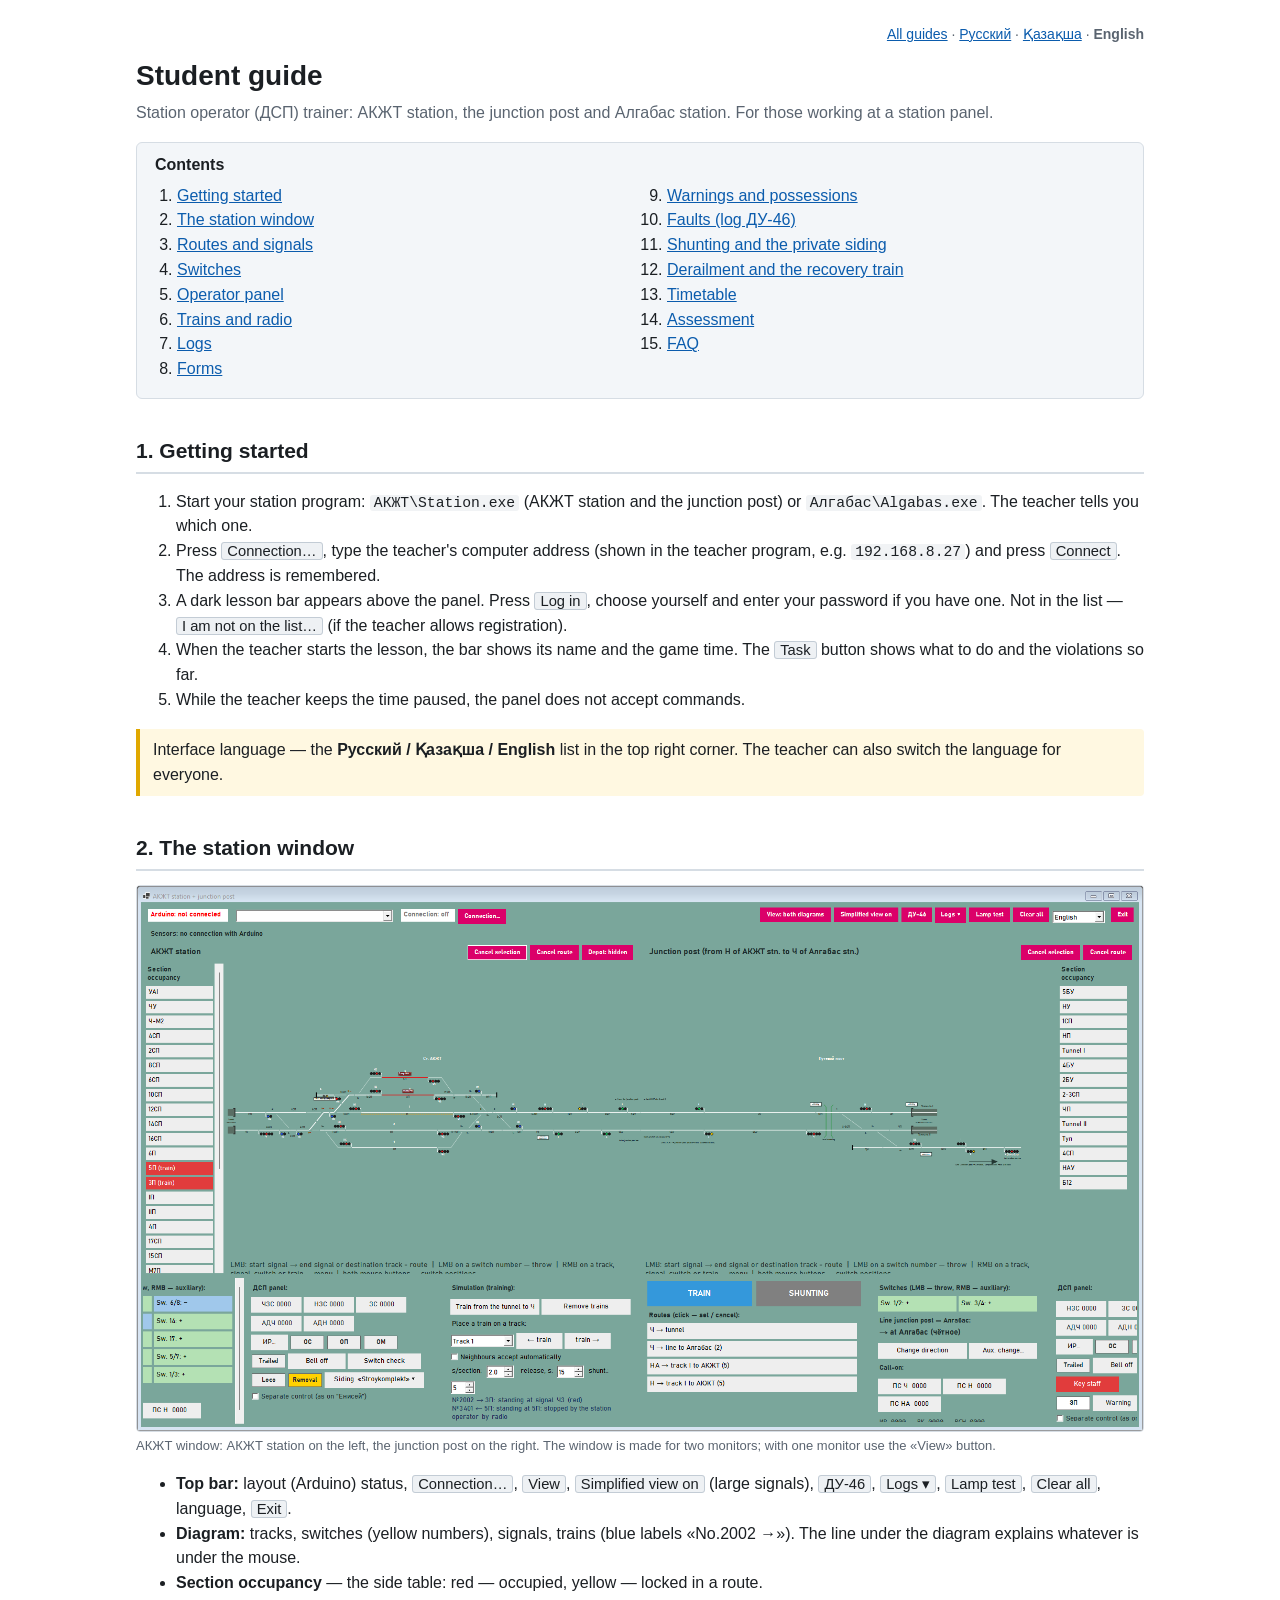
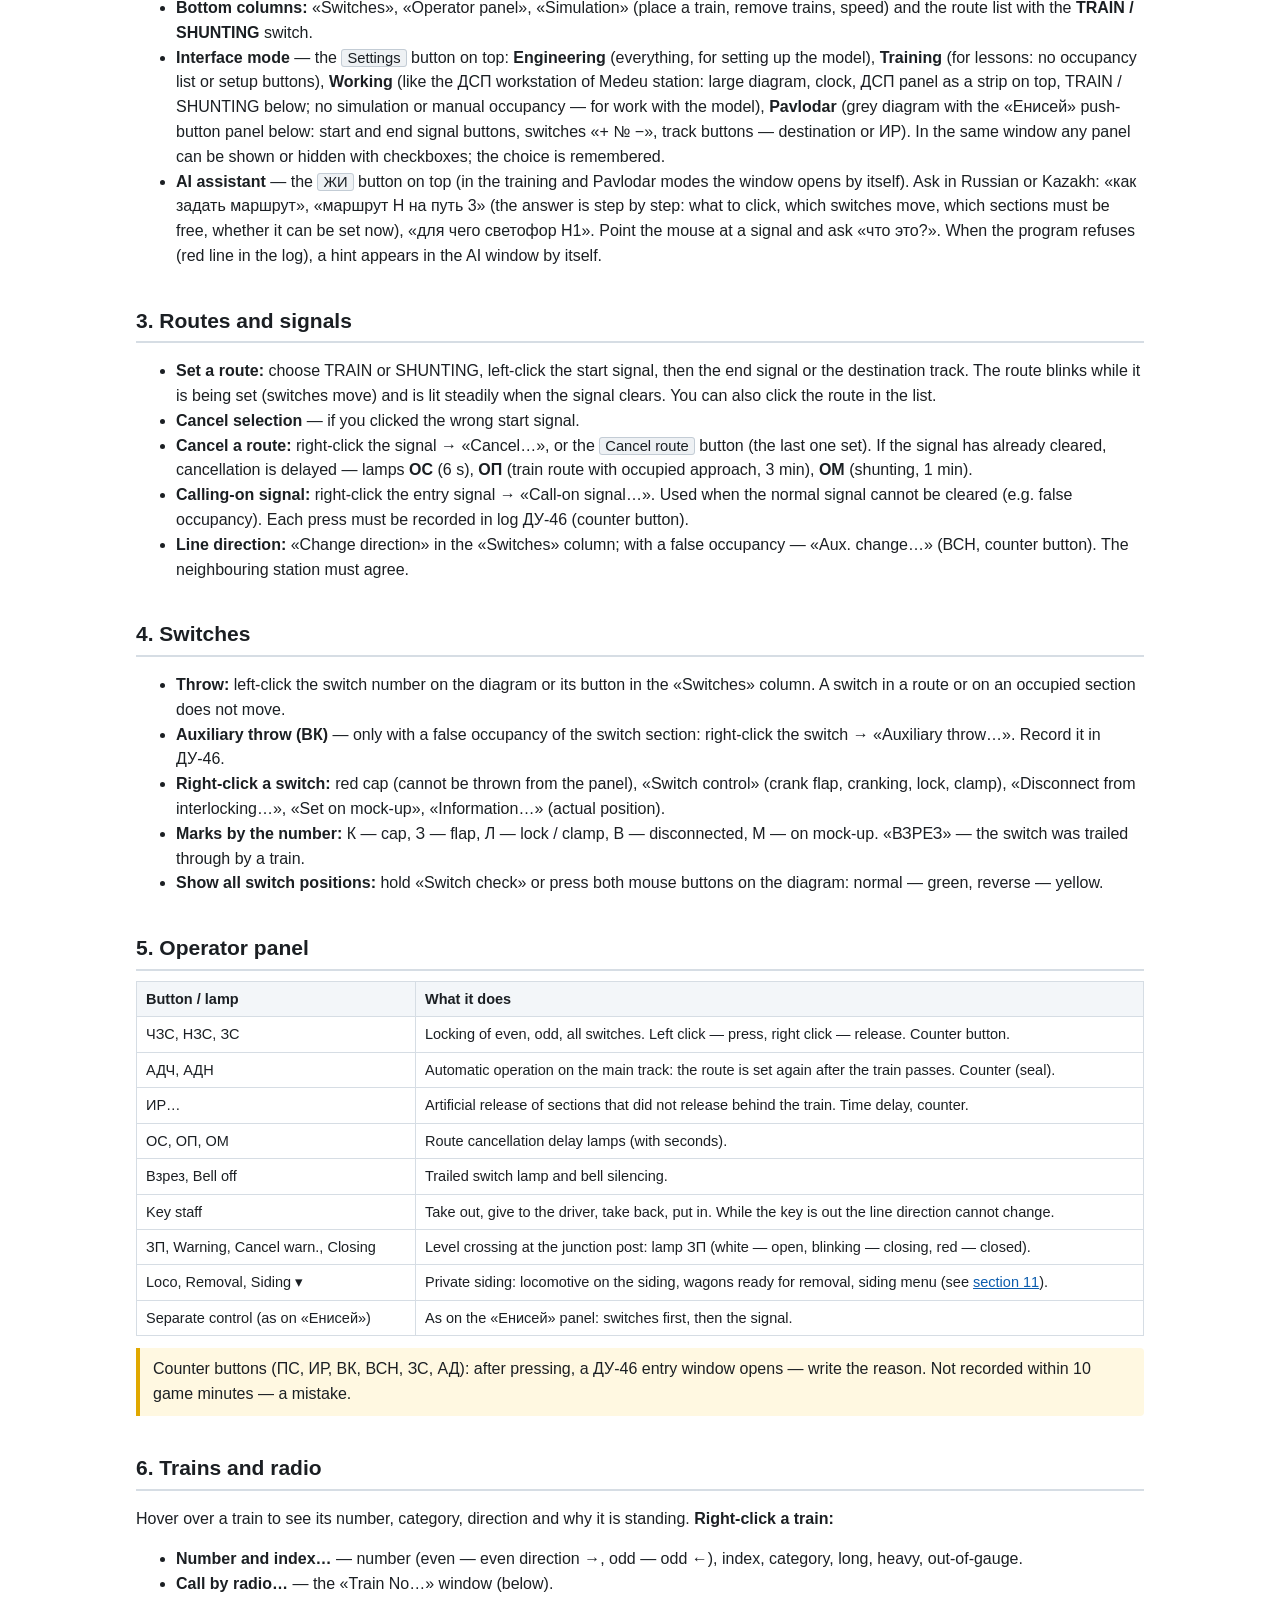
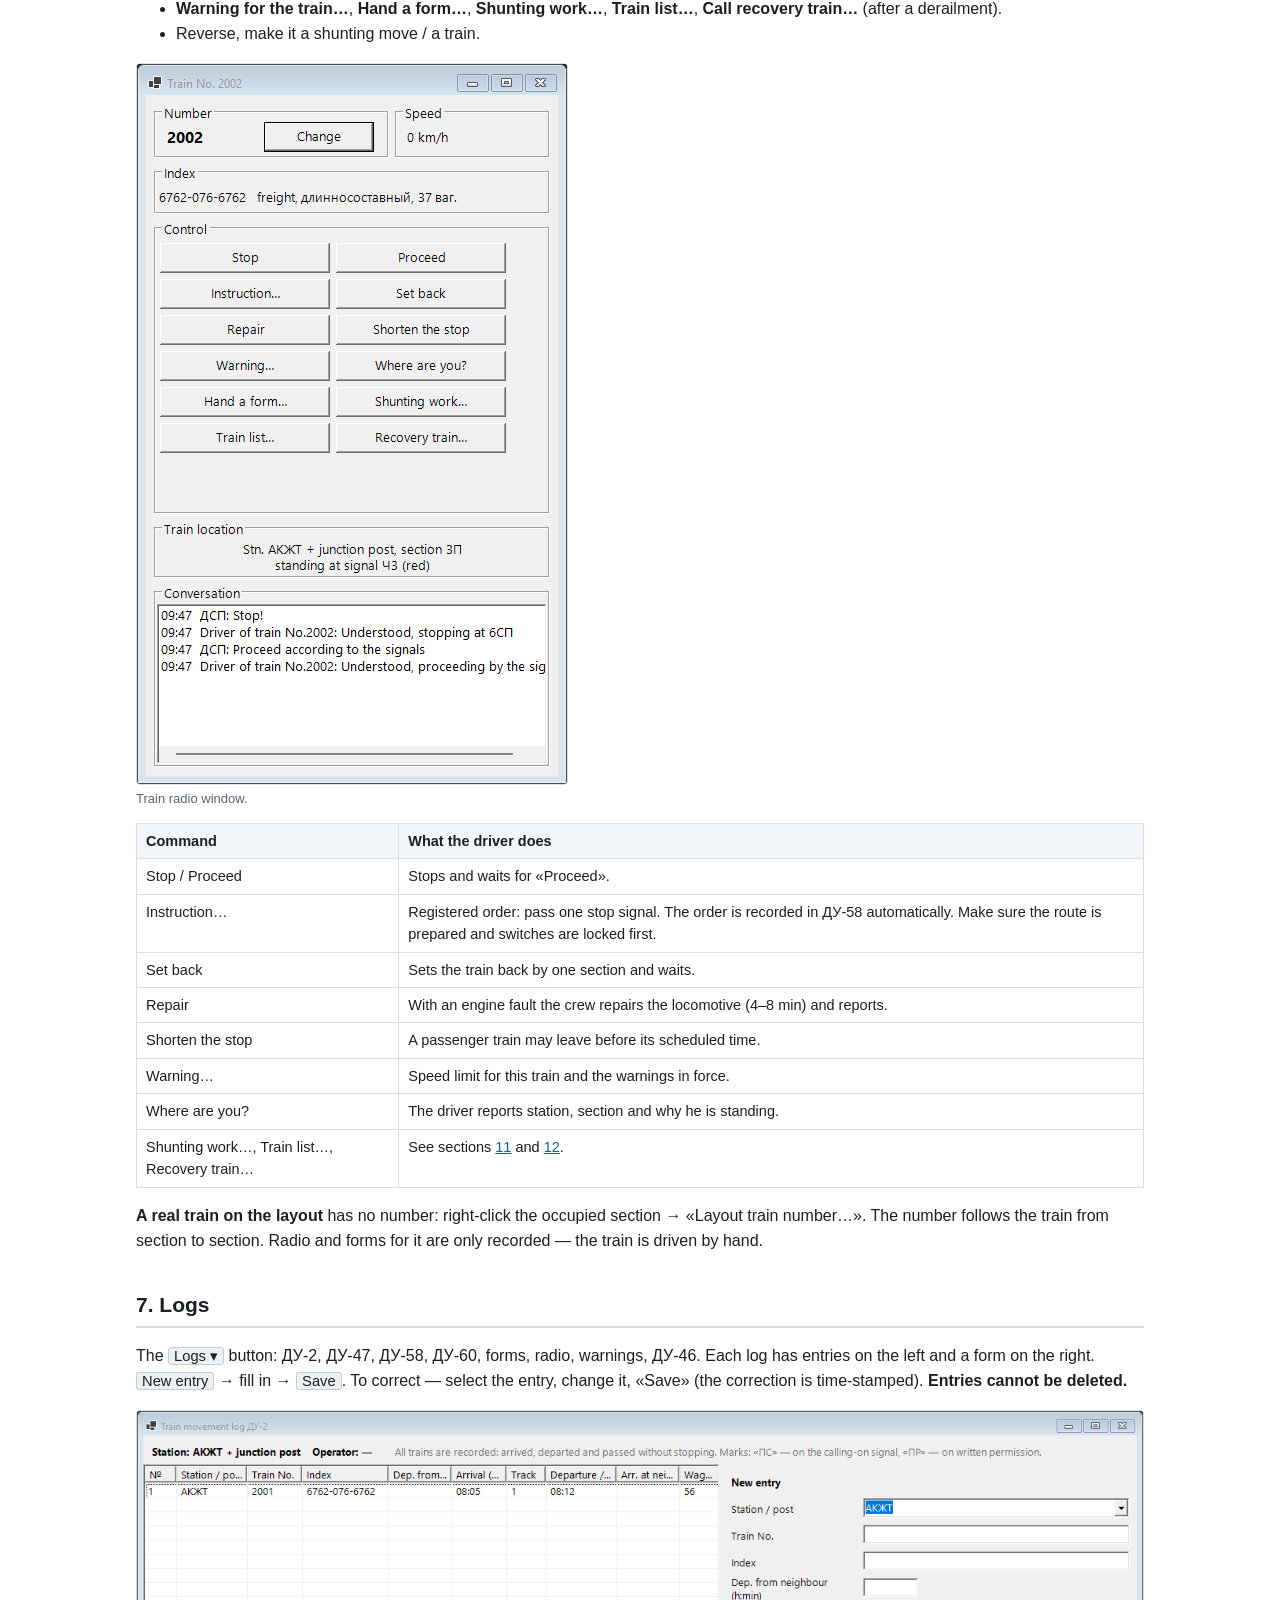
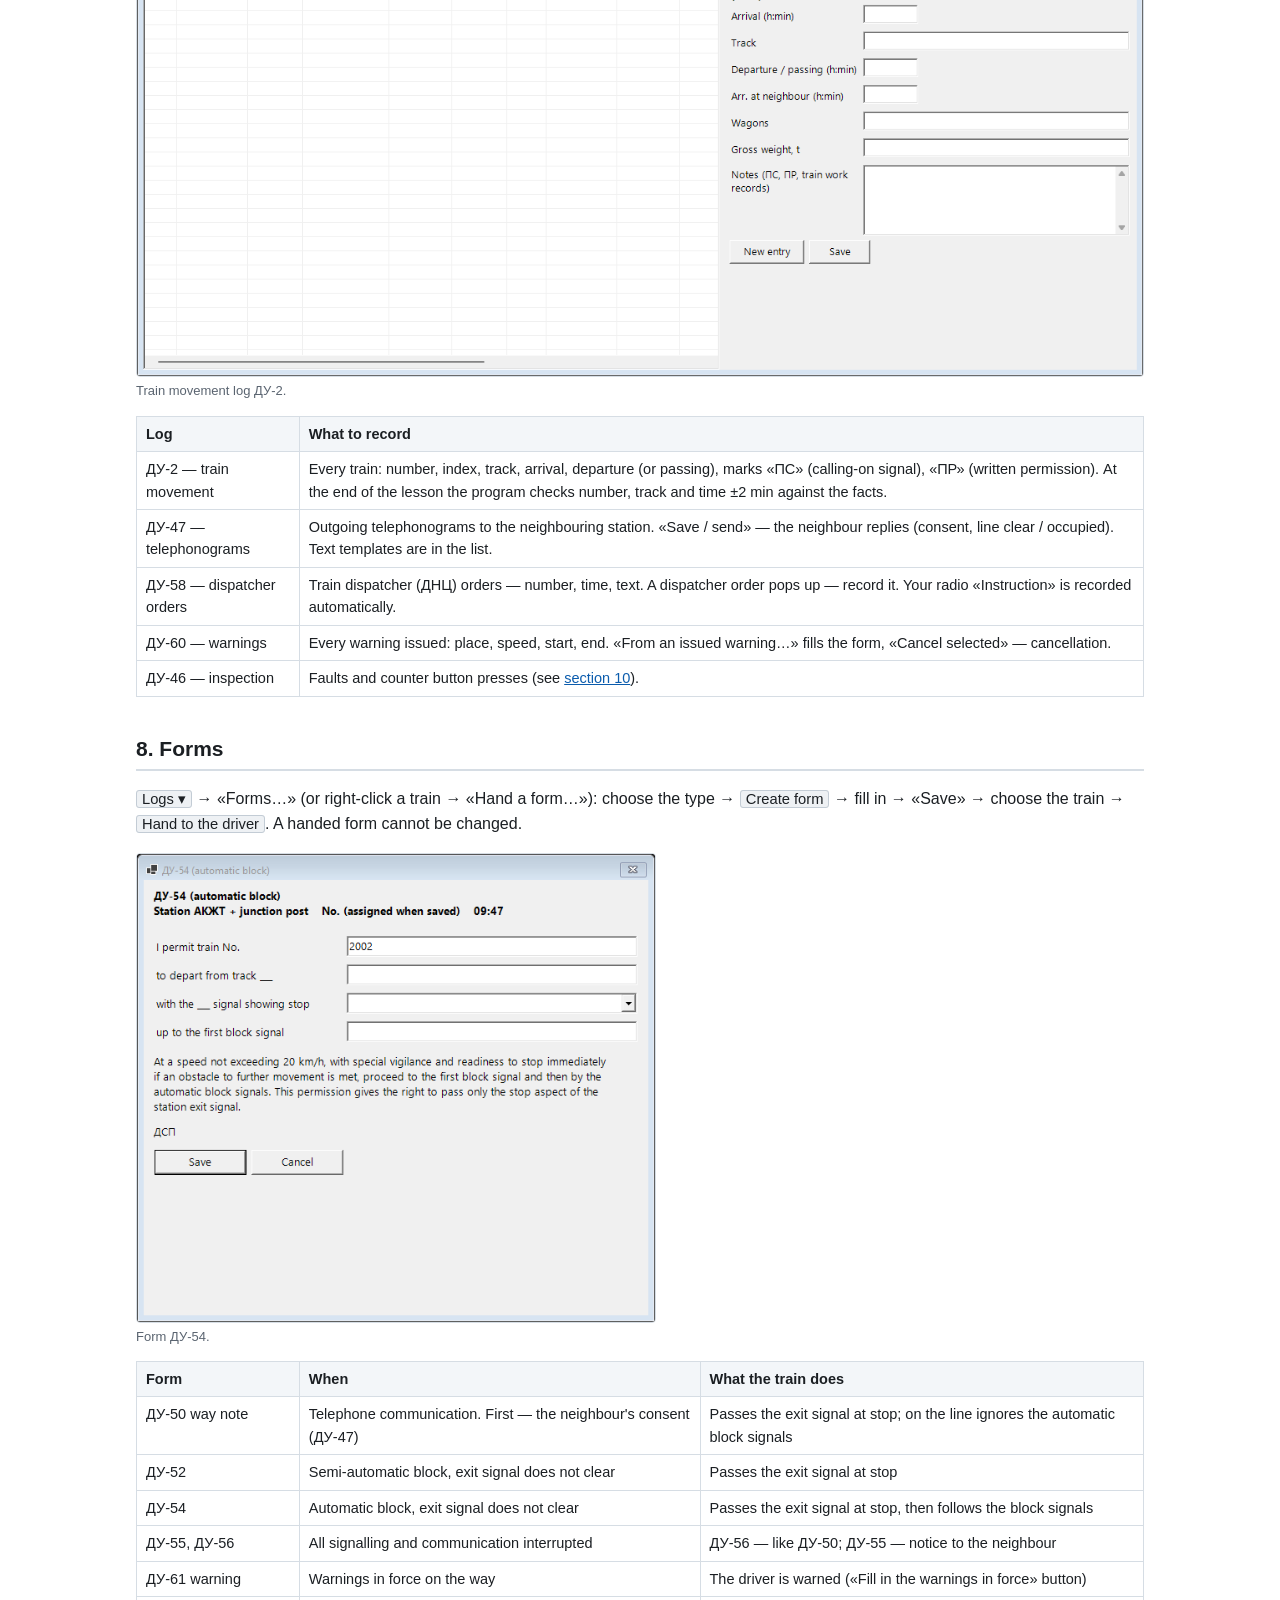
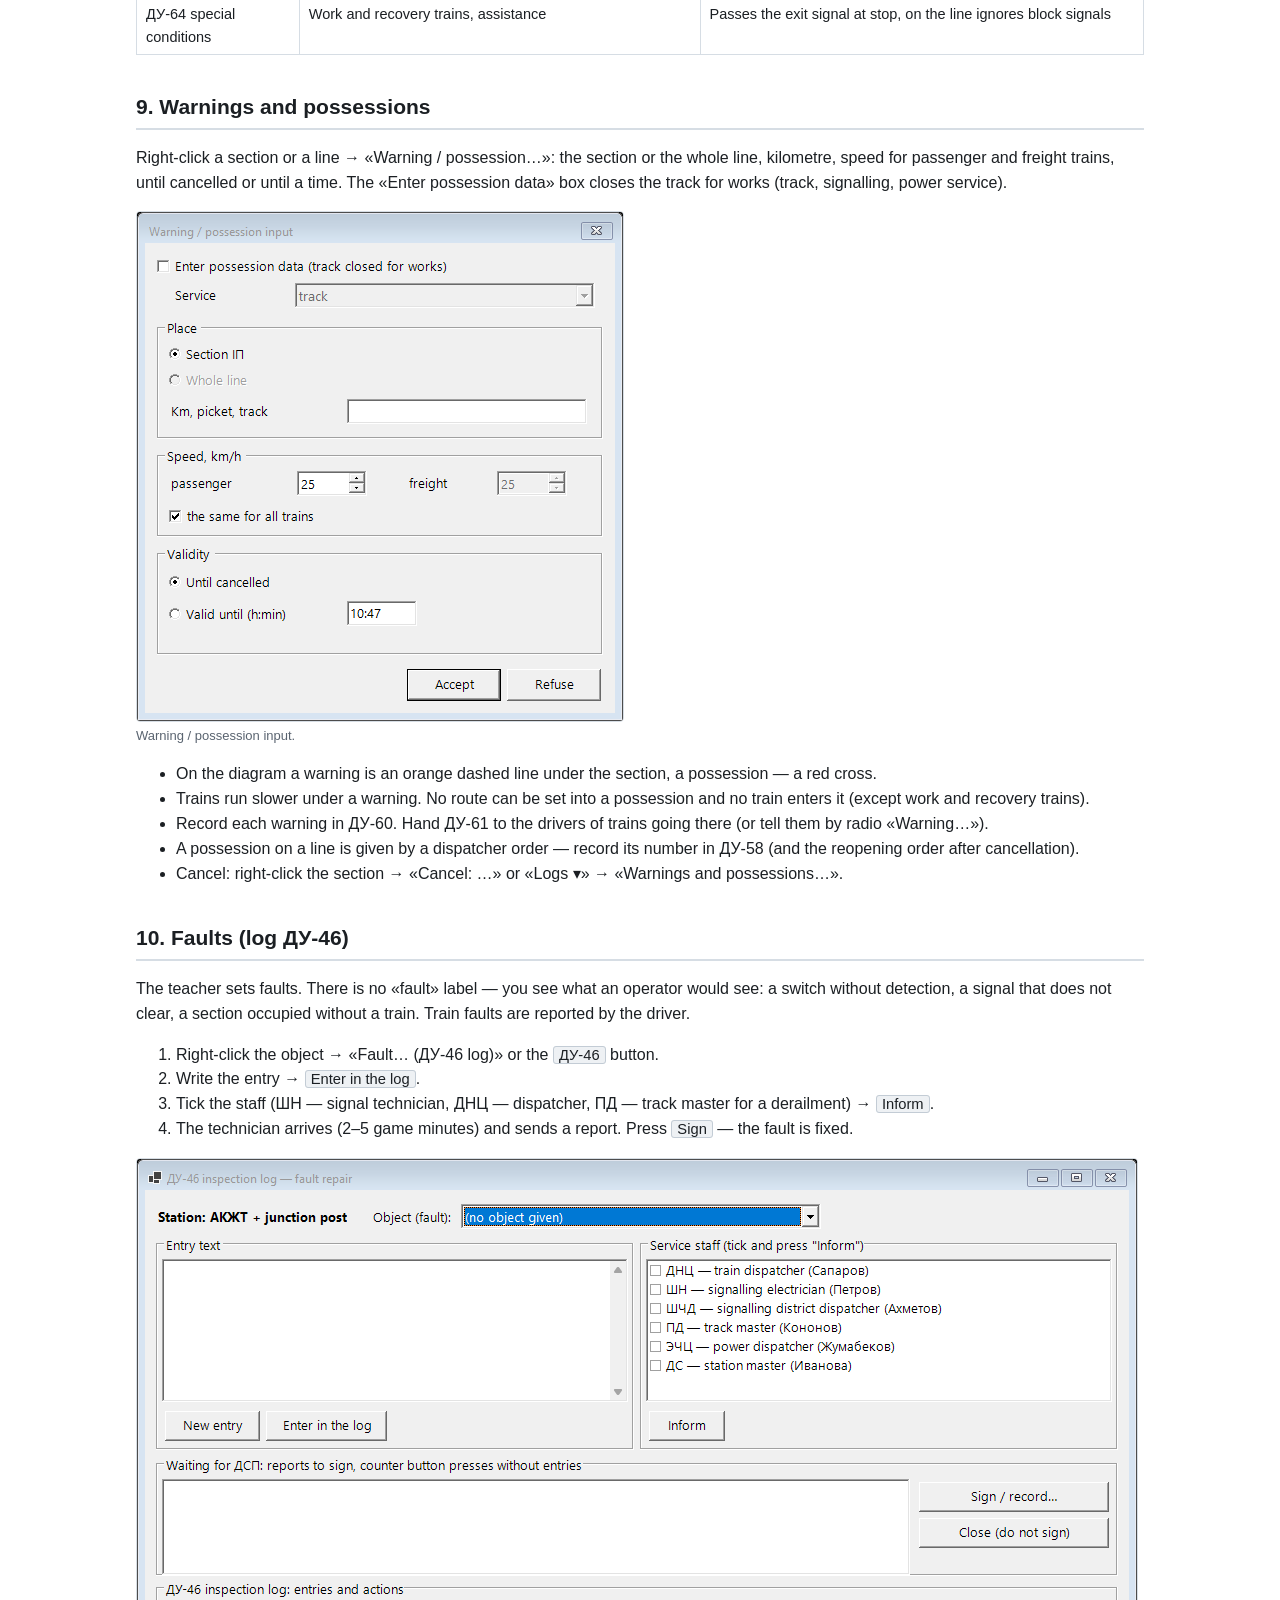
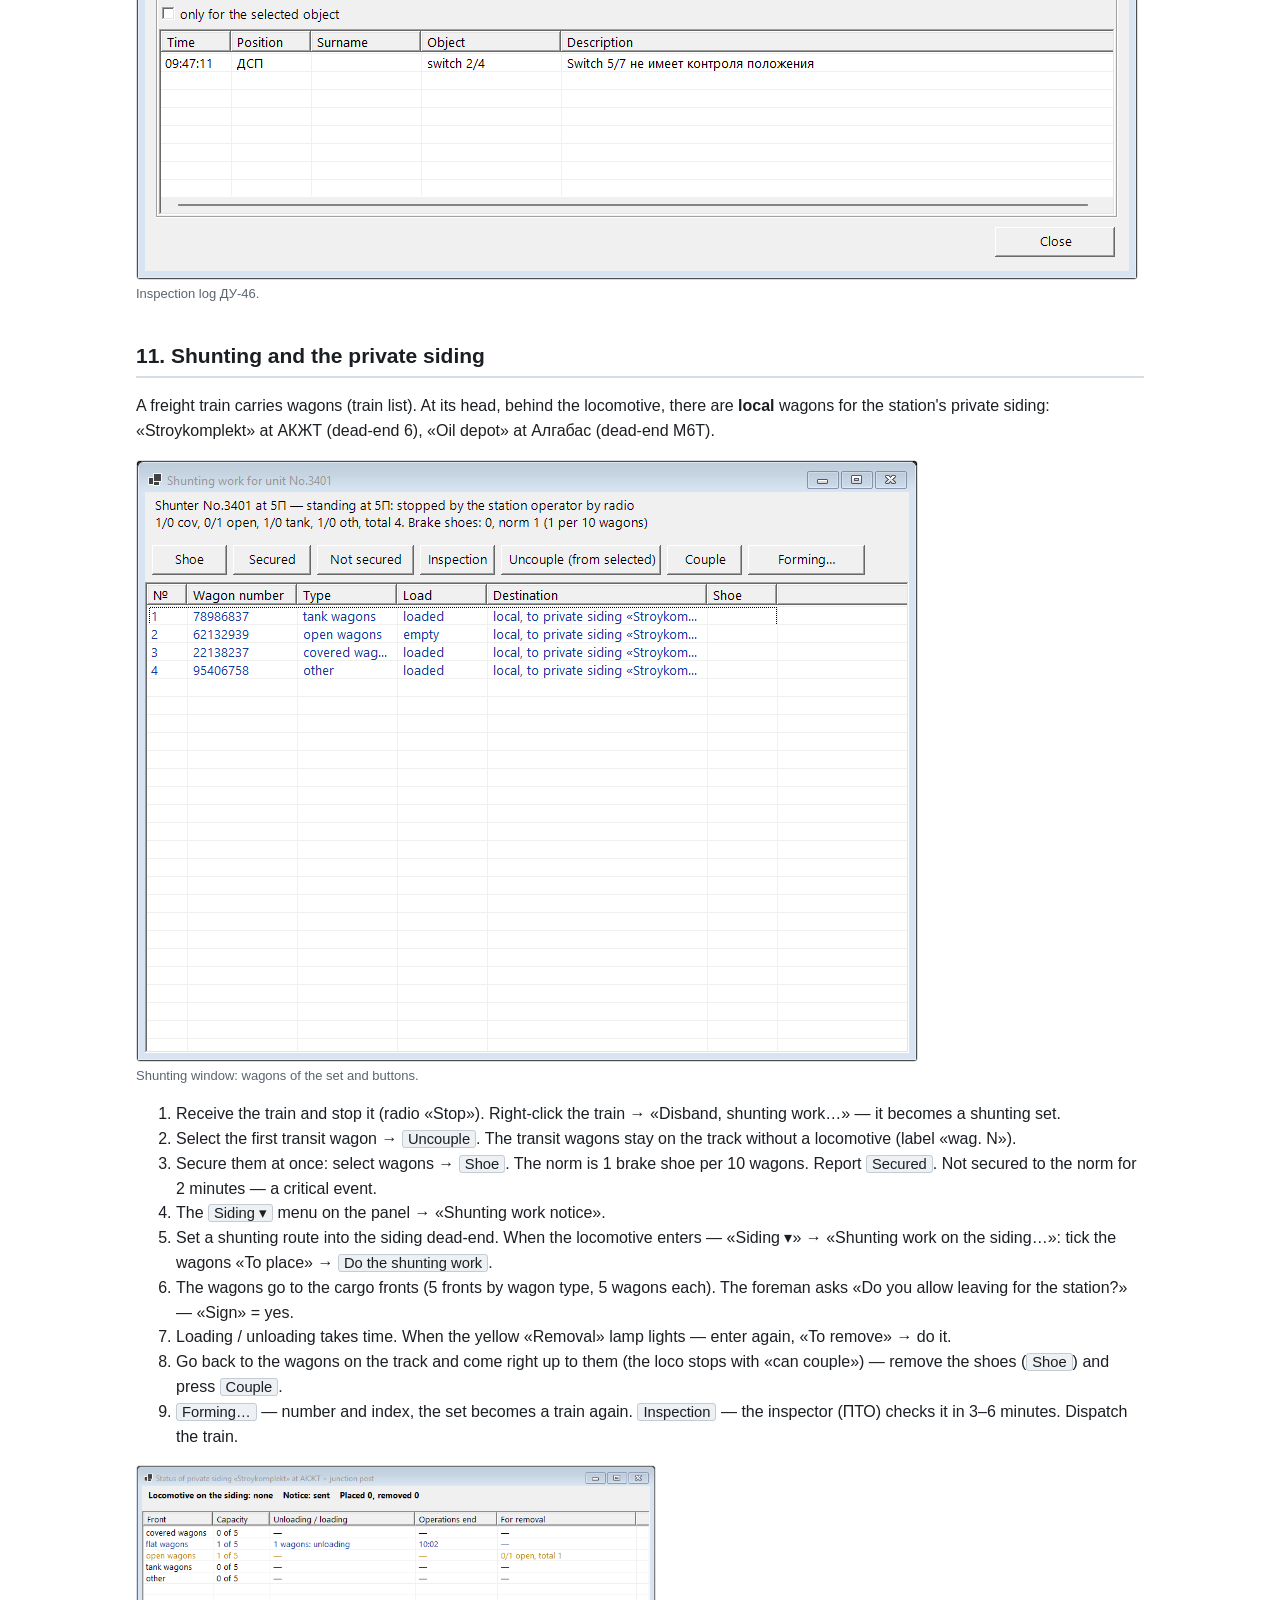
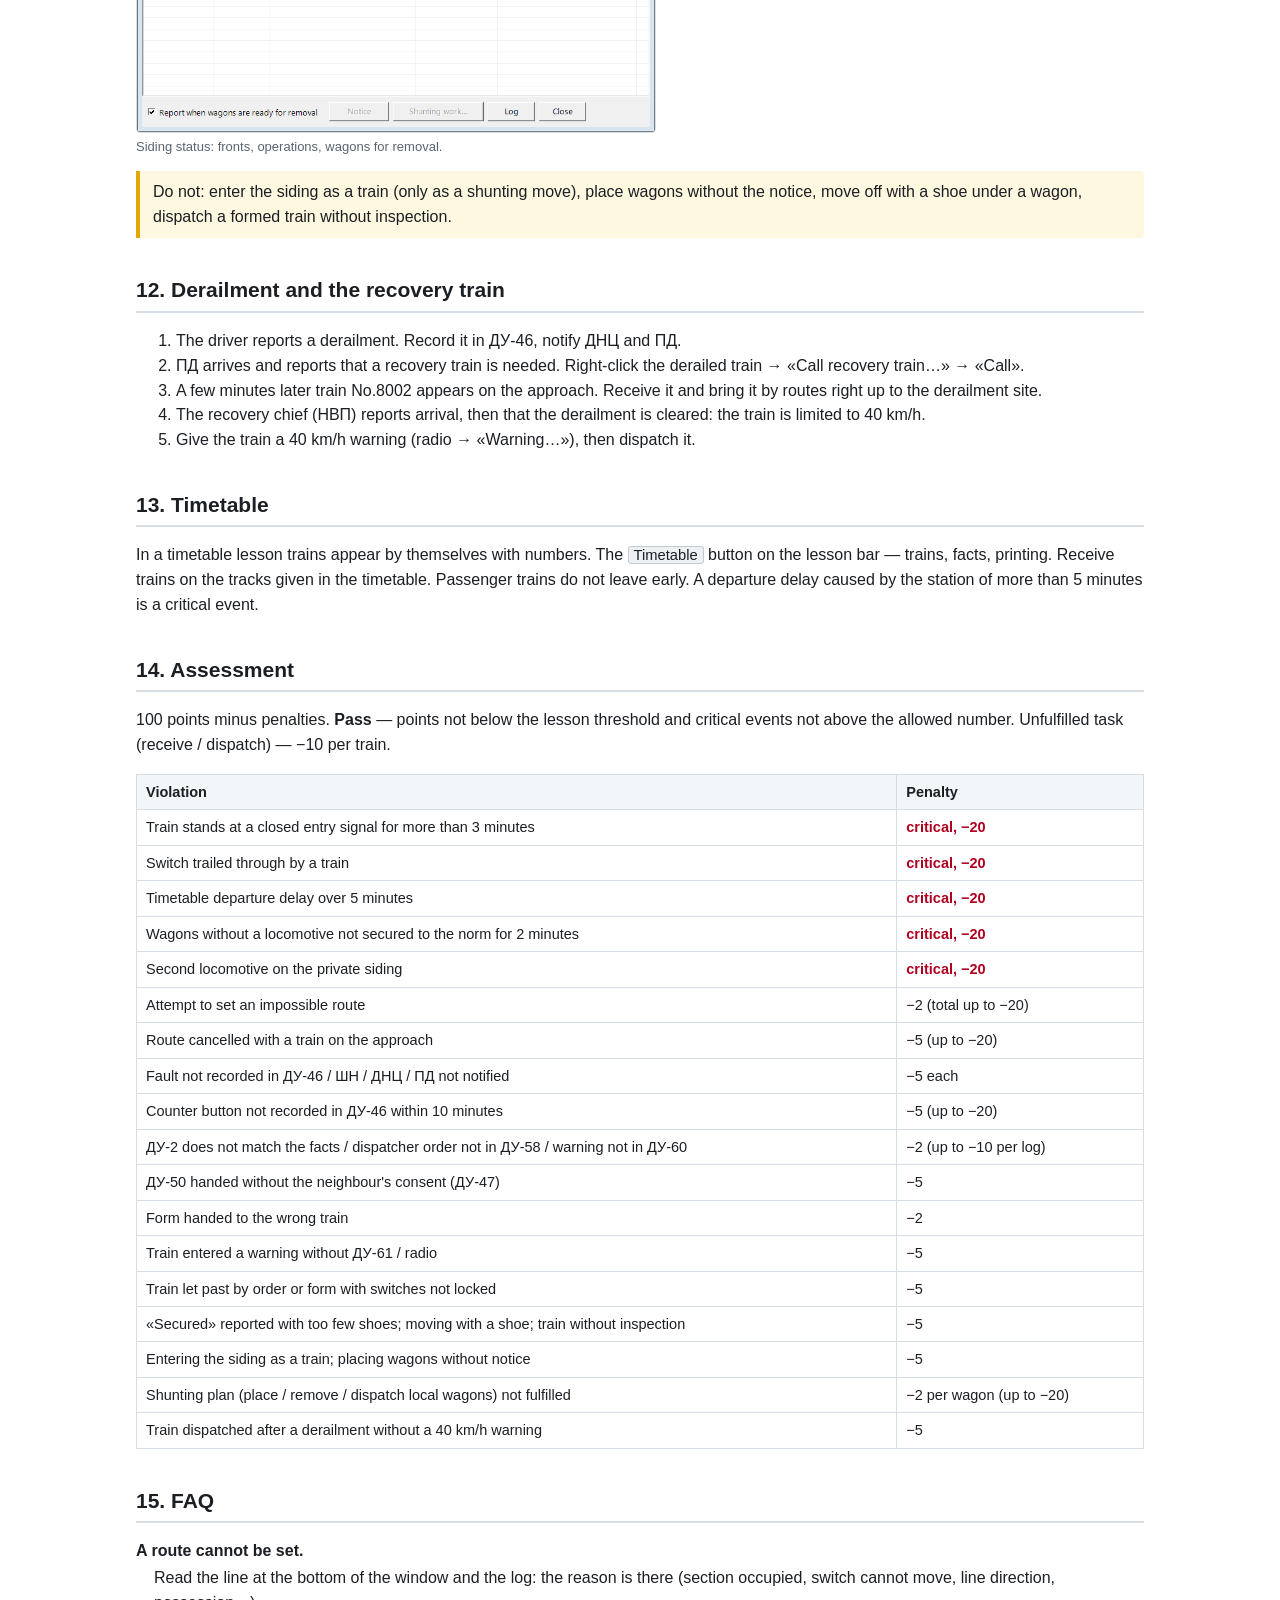
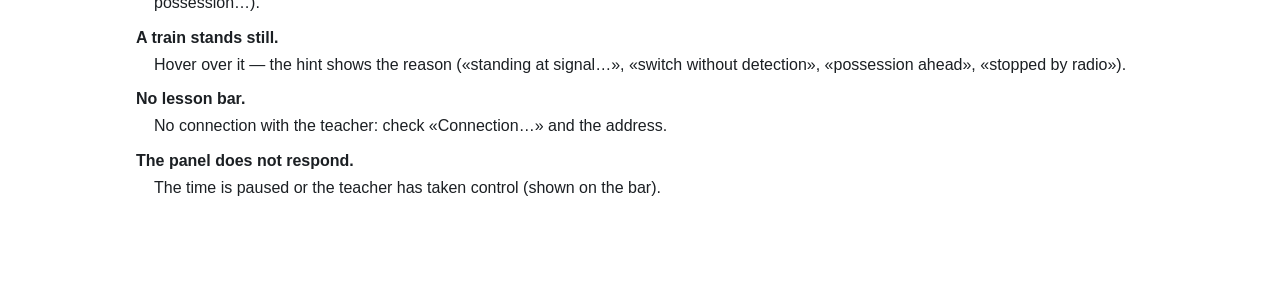
==== Последняя программа/arnur/готовая_программа/Инструкции/student_en.html @ 36c5c327 "Тренажёр ДСП: первый коммит проекта (АКЖТ + пост, Алгабас, Преподаватель, Сервер) Импорт папки «Посл" ====
<!doctype html>
<html lang="en">
<head>
<meta charset="utf-8">
<meta name="viewport" content="width=device-width, initial-scale=1">
<title>Student guide — station operator trainer</title>
<link rel="stylesheet" href="style.css">
</head>
<body>
<main>
<nav class="lang"><a href="index.html">All guides</a> · <a href="student_ru.html">Русский</a> · <a href="student_kk.html">Қазақша</a> · <b>English</b></nav>
<h1>Student guide</h1>
<p class="sub">Station operator (ДСП) trainer: АКЖТ station, the junction post and Алгабас station. For those working at a station panel.</p>

<nav class="toc"><b>Contents</b>
<ol>
<li><a href="#start">Getting started</a></li>
<li><a href="#window">The station window</a></li>
<li><a href="#routes">Routes and signals</a></li>
<li><a href="#switches">Switches</a></li>
<li><a href="#panel">Operator panel</a></li>
<li><a href="#trains">Trains and radio</a></li>
<li><a href="#journals">Logs</a></li>
<li><a href="#blanks">Forms</a></li>
<li><a href="#warnings">Warnings and possessions</a></li>
<li><a href="#faults">Faults (log ДУ-46)</a></li>
<li><a href="#shunting">Shunting and the private siding</a></li>
<li><a href="#recovery">Derailment and the recovery train</a></li>
<li><a href="#schedule">Timetable</a></li>
<li><a href="#score">Assessment</a></li>
<li><a href="#faq">FAQ</a></li>
</ol></nav>

<h2 id="start">1. Getting started</h2>
<ol>
<li>Start your station program: <code>АКЖТ\Station.exe</code> (АКЖТ station and the junction post) or <code>Алгабас\Algabas.exe</code>. The teacher tells you which one.</li>
<li>Press <span class="btn">Connection…</span>, type the teacher's computer address (shown in the teacher program, e.g. <code>192.168.8.27</code>) and press <span class="btn">Connect</span>. The address is remembered.</li>
<li>A dark lesson bar appears above the panel. Press <span class="btn">Log in</span>, choose yourself and enter your password if you have one. Not in the list — <span class="btn">I am not on the list…</span> (if the teacher allows registration).</li>
<li>When the teacher starts the lesson, the bar shows its name and the game time. The <span class="btn">Task</span> button shows what to do and the violations so far.</li>
<li>While the teacher keeps the time paused, the panel does not accept commands.</li>
</ol>
<div class="note">Interface language — the <b>Русский / Қазақша / English</b> list in the top right corner. The teacher can also switch the language for everyone.</div>

<h2 id="window">2. The station window</h2>
<figure><img src="img/station_en.png" alt="АКЖТ station window"><figcaption>АКЖТ window: АКЖТ station on the left, the junction post on the right. The window is made for two monitors; with one monitor use the «View» button.</figcaption></figure>
<ul>
<li><b>Top bar:</b> layout (Arduino) status, <span class="btn">Connection…</span>, <span class="btn">View</span>, <span class="btn">Simplified view on</span> (large signals), <span class="btn">ДУ-46</span>, <span class="btn">Logs ▾</span>, <span class="btn">Lamp test</span>, <span class="btn">Clear all</span>, language, <span class="btn">Exit</span>.</li>
<li><b>Diagram:</b> tracks, switches (yellow numbers), signals, trains (blue labels «No.2002 →»). The line under the diagram explains whatever is under the mouse.</li>
<li><b>Section occupancy</b> — the side table: red — occupied, yellow — locked in a route.</li>
<li><b>Bottom columns:</b> «Switches», «Operator panel», «Simulation» (place a train, remove trains, speed) and the route list with the <b>TRAIN / SHUNTING</b> switch.</li>
<li><b>Interface mode</b> — the <span class="btn">Settings</span> button on top: <b>Engineering</b> (everything, for setting up the model), <b>Training</b> (for lessons: no occupancy list or setup buttons), <b>Working</b> (like the ДСП workstation of Medeu station: large diagram, clock, ДСП panel as a strip on top, TRAIN / SHUNTING below; no simulation or manual occupancy — for work with the model), <b>Pavlodar</b> (grey diagram with the «Енисей» push-button panel below: start and end signal buttons, switches «+ № −», track buttons — destination or ИР). In the same window any panel can be shown or hidden with checkboxes; the choice is remembered.</li>
<li><b>AI assistant</b> — the <span class="btn">ЖИ</span> button on top (in the training and Pavlodar modes the window opens by itself). Ask in Russian or Kazakh: «как задать маршрут», «маршрут Н на путь 3» (the answer is step by step: what to click, which switches move, which sections must be free, whether it can be set now), «для чего светофор Н1». Point the mouse at a signal and ask «что это?». When the program refuses (red line in the log), a hint appears in the AI window by itself.</li>
</ul>

<h2 id="routes">3. Routes and signals</h2>
<ul>
<li><b>Set a route:</b> choose TRAIN or SHUNTING, left-click the start signal, then the end signal or the destination track. The route blinks while it is being set (switches move) and is lit steadily when the signal clears. You can also click the route in the list.</li>
<li><b>Cancel selection</b> — if you clicked the wrong start signal.</li>
<li><b>Cancel a route:</b> right-click the signal → «Cancel…», or the <span class="btn">Cancel route</span> button (the last one set). If the signal has already cleared, cancellation is delayed — lamps <b>ОС</b> (6 s), <b>ОП</b> (train route with occupied approach, 3 min), <b>ОМ</b> (shunting, 1 min).</li>
<li><b>Calling-on signal:</b> right-click the entry signal → «Call-on signal…». Used when the normal signal cannot be cleared (e.g. false occupancy). Each press must be recorded in log ДУ-46 (counter button).</li>
<li><b>Line direction:</b> «Change direction» in the «Switches» column; with a false occupancy — «Aux. change…» (ВСН, counter button). The neighbouring station must agree.</li>
</ul>

<h2 id="switches">4. Switches</h2>
<ul>
<li><b>Throw:</b> left-click the switch number on the diagram or its button in the «Switches» column. A switch in a route or on an occupied section does not move.</li>
<li><b>Auxiliary throw (ВК)</b> — only with a false occupancy of the switch section: right-click the switch → «Auxiliary throw…». Record it in ДУ-46.</li>
<li><b>Right-click a switch:</b> red cap (cannot be thrown from the panel), «Switch control» (crank flap, cranking, lock, clamp), «Disconnect from interlocking…», «Set on mock-up», «Information…» (actual position).</li>
<li><b>Marks by the number:</b> К — cap, З — flap, Л — lock / clamp, В — disconnected, М — on mock-up. «ВЗРЕЗ» — the switch was trailed through by a train.</li>
<li><b>Show all switch positions:</b> hold «Switch check» or press both mouse buttons on the diagram: normal — green, reverse — yellow.</li>
</ul>

<h2 id="panel">5. Operator panel</h2>
<table>
<tr><th>Button / lamp</th><th>What it does</th></tr>
<tr><td>ЧЗС, НЗС, ЗС</td><td>Locking of even, odd, all switches. Left click — press, right click — release. Counter button.</td></tr>
<tr><td>АДЧ, АДН</td><td>Automatic operation on the main track: the route is set again after the train passes. Counter (seal).</td></tr>
<tr><td>ИР…</td><td>Artificial release of sections that did not release behind the train. Time delay, counter.</td></tr>
<tr><td>ОС, ОП, ОМ</td><td>Route cancellation delay lamps (with seconds).</td></tr>
<tr><td>Взрез, Bell off</td><td>Trailed switch lamp and bell silencing.</td></tr>
<tr><td>Key staff</td><td>Take out, give to the driver, take back, put in. While the key is out the line direction cannot change.</td></tr>
<tr><td>ЗП, Warning, Cancel warn., Closing</td><td>Level crossing at the junction post: lamp ЗП (white — open, blinking — closing, red — closed).</td></tr>
<tr><td>Loco, Removal, Siding ▾</td><td>Private siding: locomotive on the siding, wagons ready for removal, siding menu (see <a href="#shunting">section 11</a>).</td></tr>
<tr><td>Separate control (as on «Енисей»)</td><td>As on the «Енисей» panel: switches first, then the signal.</td></tr>
</table>
<div class="note">Counter buttons (ПС, ИР, ВК, ВСН, ЗС, АД): after pressing, a ДУ-46 entry window opens — write the reason. Not recorded within 10 game minutes — a mistake.</div>

<h2 id="trains">6. Trains and radio</h2>
<p>Hover over a train to see its number, category, direction and why it is standing. <b>Right-click a train:</b></p>
<ul>
<li><b>Number and index…</b> — number (even — even direction →, odd — odd ←), index, category, long, heavy, out-of-gauge.</li>
<li><b>Call by radio…</b> — the «Train No…» window (below).</li>
<li><b>Warning for the train…</b>, <b>Hand a form…</b>, <b>Shunting work…</b>, <b>Train list…</b>, <b>Call recovery train…</b> (after a derailment).</li>
<li>Reverse, make it a shunting move / a train.</li>
</ul>
<figure class="small"><img src="img/radio_en.png" alt="Train radio"><figcaption>Train radio window.</figcaption></figure>
<table>
<tr><th>Command</th><th>What the driver does</th></tr>
<tr><td>Stop / Proceed</td><td>Stops and waits for «Proceed».</td></tr>
<tr><td>Instruction…</td><td>Registered order: pass one stop signal. The order is recorded in ДУ-58 automatically. Make sure the route is prepared and switches are locked first.</td></tr>
<tr><td>Set back</td><td>Sets the train back by one section and waits.</td></tr>
<tr><td>Repair</td><td>With an engine fault the crew repairs the locomotive (4–8 min) and reports.</td></tr>
<tr><td>Shorten the stop</td><td>A passenger train may leave before its scheduled time.</td></tr>
<tr><td>Warning…</td><td>Speed limit for this train and the warnings in force.</td></tr>
<tr><td>Where are you?</td><td>The driver reports station, section and why he is standing.</td></tr>
<tr><td>Shunting work…, Train list…, Recovery train…</td><td>See sections <a href="#shunting">11</a> and <a href="#recovery">12</a>.</td></tr>
</table>
<p><b>A real train on the layout</b> has no number: right-click the occupied section → «Layout train number…». The number follows the train from section to section. Radio and forms for it are only recorded — the train is driven by hand.</p>

<h2 id="journals">7. Logs</h2>
<p>The <span class="btn">Logs ▾</span> button: ДУ-2, ДУ-47, ДУ-58, ДУ-60, forms, radio, warnings, ДУ-46. Each log has entries on the left and a form on the right. <span class="btn">New entry</span> → fill in → <span class="btn">Save</span>. To correct — select the entry, change it, «Save» (the correction is time-stamped). <b>Entries cannot be deleted.</b></p>
<figure><img src="img/du2_en.png" alt="Log ДУ-2"><figcaption>Train movement log ДУ-2.</figcaption></figure>
<table>
<tr><th>Log</th><th>What to record</th></tr>
<tr><td>ДУ-2 — train movement</td><td>Every train: number, index, track, arrival, departure (or passing), marks «ПС» (calling-on signal), «ПР» (written permission). At the end of the lesson the program checks number, track and time ±2 min against the facts.</td></tr>
<tr><td>ДУ-47 — telephonograms</td><td>Outgoing telephonograms to the neighbouring station. «Save / send» — the neighbour replies (consent, line clear / occupied). Text templates are in the list.</td></tr>
<tr><td>ДУ-58 — dispatcher orders</td><td>Train dispatcher (ДНЦ) orders — number, time, text. A dispatcher order pops up — record it. Your radio «Instruction» is recorded automatically.</td></tr>
<tr><td>ДУ-60 — warnings</td><td>Every warning issued: place, speed, start, end. «From an issued warning…» fills the form, «Cancel selected» — cancellation.</td></tr>
<tr><td>ДУ-46 — inspection</td><td>Faults and counter button presses (see <a href="#faults">section 10</a>).</td></tr>
</table>

<h2 id="blanks">8. Forms</h2>
<p><span class="btn">Logs ▾</span> → «Forms…» (or right-click a train → «Hand a form…»): choose the type → <span class="btn">Create form</span> → fill in → «Save» → choose the train → <span class="btn">Hand to the driver</span>. A handed form cannot be changed.</p>
<figure class="small"><img src="img/du54_en.png" alt="Form ДУ-54"><figcaption>Form ДУ-54.</figcaption></figure>
<table>
<tr><th>Form</th><th>When</th><th>What the train does</th></tr>
<tr><td>ДУ-50 way note</td><td>Telephone communication. First — the neighbour's consent (ДУ-47)</td><td>Passes the exit signal at stop; on the line ignores the automatic block signals</td></tr>
<tr><td>ДУ-52</td><td>Semi-automatic block, exit signal does not clear</td><td>Passes the exit signal at stop</td></tr>
<tr><td>ДУ-54</td><td>Automatic block, exit signal does not clear</td><td>Passes the exit signal at stop, then follows the block signals</td></tr>
<tr><td>ДУ-55, ДУ-56</td><td>All signalling and communication interrupted</td><td>ДУ-56 — like ДУ-50; ДУ-55 — notice to the neighbour</td></tr>
<tr><td>ДУ-61 warning</td><td>Warnings in force on the way</td><td>The driver is warned («Fill in the warnings in force» button)</td></tr>
<tr><td>ДУ-64 special conditions</td><td>Work and recovery trains, assistance</td><td>Passes the exit signal at stop, on the line ignores block signals</td></tr>
</table>

<h2 id="warnings">9. Warnings and possessions</h2>
<p>Right-click a section or a line → «Warning / possession…»: the section or the whole line, kilometre, speed for passenger and freight trains, until cancelled or until a time. The «Enter possession data» box closes the track for works (track, signalling, power service).</p>
<figure class="small"><img src="img/restriction_en.png" alt="Warning input"><figcaption>Warning / possession input.</figcaption></figure>
<ul>
<li>On the diagram a warning is an orange dashed line under the section, a possession — a red cross.</li>
<li>Trains run slower under a warning. No route can be set into a possession and no train enters it (except work and recovery trains).</li>
<li>Record each warning in ДУ-60. Hand ДУ-61 to the drivers of trains going there (or tell them by radio «Warning…»).</li>
<li>A possession on a line is given by a dispatcher order — record its number in ДУ-58 (and the reopening order after cancellation).</li>
<li>Cancel: right-click the section → «Cancel: …» or «Logs ▾» → «Warnings and possessions…».</li>
</ul>

<h2 id="faults">10. Faults (log ДУ-46)</h2>
<p>The teacher sets faults. There is no «fault» label — you see what an operator would see: a switch without detection, a signal that does not clear, a section occupied without a train. Train faults are reported by the driver.</p>
<ol>
<li>Right-click the object → «Fault… (ДУ-46 log)» or the <span class="btn">ДУ-46</span> button.</li>
<li>Write the entry → <span class="btn">Enter in the log</span>.</li>
<li>Tick the staff (ШН — signal technician, ДНЦ — dispatcher, ПД — track master for a derailment) → <span class="btn">Inform</span>.</li>
<li>The technician arrives (2–5 game minutes) and sends a report. Press <span class="btn">Sign</span> — the fault is fixed.</li>
</ol>
<figure><img src="img/du46_en.png" alt="ДУ-46"><figcaption>Inspection log ДУ-46.</figcaption></figure>

<h2 id="shunting">11. Shunting and the private siding</h2>
<p>A freight train carries wagons (train list). At its head, behind the locomotive, there are <b>local</b> wagons for the station's private siding: «Stroykomplekt» at АКЖТ (dead-end 6), «Oil depot» at Алгабас (dead-end М6Т).</p>
<figure><img src="img/shunt_en.png" alt="Shunting work"><figcaption>Shunting window: wagons of the set and buttons.</figcaption></figure>
<ol>
<li>Receive the train and stop it (radio «Stop»). Right-click the train → «Disband, shunting work…» — it becomes a shunting set.</li>
<li>Select the first transit wagon → <span class="btn">Uncouple</span>. The transit wagons stay on the track without a locomotive (label «wag. N»).</li>
<li>Secure them at once: select wagons → <span class="btn">Shoe</span>. The norm is 1 brake shoe per 10 wagons. Report <span class="btn">Secured</span>. Not secured to the norm for 2 minutes — a critical event.</li>
<li>The <span class="btn">Siding ▾</span> menu on the panel → «Shunting work notice».</li>
<li>Set a shunting route into the siding dead-end. When the locomotive enters — «Siding ▾» → «Shunting work on the siding…»: tick the wagons «To place» → <span class="btn">Do the shunting work</span>.</li>
<li>The wagons go to the cargo fronts (5 fronts by wagon type, 5 wagons each). The foreman asks «Do you allow leaving for the station?» — «Sign» = yes.</li>
<li>Loading / unloading takes time. When the yellow «Removal» lamp lights — enter again, «To remove» → do it.</li>
<li>Go back to the wagons on the track and come right up to them (the loco stops with «can couple») — remove the shoes (<span class="btn">Shoe</span>) and press <span class="btn">Couple</span>.</li>
<li><span class="btn">Forming…</span> — number and index, the set becomes a train again. <span class="btn">Inspection</span> — the inspector (ПТО) checks it in 3–6 minutes. Dispatch the train.</li>
</ol>
<figure class="small"><img src="img/pnp_en.png" alt="Siding status"><figcaption>Siding status: fronts, operations, wagons for removal.</figcaption></figure>
<div class="note">Do not: enter the siding as a train (only as a shunting move), place wagons without the notice, move off with a shoe under a wagon, dispatch a formed train without inspection.</div>

<h2 id="recovery">12. Derailment and the recovery train</h2>
<ol>
<li>The driver reports a derailment. Record it in ДУ-46, notify ДНЦ and ПД.</li>
<li>ПД arrives and reports that a recovery train is needed. Right-click the derailed train → «Call recovery train…» → «Call».</li>
<li>A few minutes later train No.8002 appears on the approach. Receive it and bring it by routes right up to the derailment site.</li>
<li>The recovery chief (НВП) reports arrival, then that the derailment is cleared: the train is limited to 40 km/h.</li>
<li>Give the train a 40 km/h warning (radio → «Warning…»), then dispatch it.</li>
</ol>

<h2 id="schedule">13. Timetable</h2>
<p>In a timetable lesson trains appear by themselves with numbers. The <span class="btn">Timetable</span> button on the lesson bar — trains, facts, printing. Receive trains on the tracks given in the timetable. Passenger trains do not leave early. A departure delay caused by the station of more than 5 minutes is a critical event.</p>

<h2 id="score">14. Assessment</h2>
<p>100 points minus penalties. <b>Pass</b> — points not below the lesson threshold and critical events not above the allowed number. Unfulfilled task (receive / dispatch) — −10 per train.</p>
<table>
<tr><th>Violation</th><th>Penalty</th></tr>
<tr><td>Train stands at a closed entry signal for more than 3 minutes</td><td class="crit">critical, −20</td></tr>
<tr><td>Switch trailed through by a train</td><td class="crit">critical, −20</td></tr>
<tr><td>Timetable departure delay over 5 minutes</td><td class="crit">critical, −20</td></tr>
<tr><td>Wagons without a locomotive not secured to the norm for 2 minutes</td><td class="crit">critical, −20</td></tr>
<tr><td>Second locomotive on the private siding</td><td class="crit">critical, −20</td></tr>
<tr><td>Attempt to set an impossible route</td><td>−2 (total up to −20)</td></tr>
<tr><td>Route cancelled with a train on the approach</td><td>−5 (up to −20)</td></tr>
<tr><td>Fault not recorded in ДУ-46 / ШН / ДНЦ / ПД not notified</td><td>−5 each</td></tr>
<tr><td>Counter button not recorded in ДУ-46 within 10 minutes</td><td>−5 (up to −20)</td></tr>
<tr><td>ДУ-2 does not match the facts / dispatcher order not in ДУ-58 / warning not in ДУ-60</td><td>−2 (up to −10 per log)</td></tr>
<tr><td>ДУ-50 handed without the neighbour's consent (ДУ-47)</td><td>−5</td></tr>
<tr><td>Form handed to the wrong train</td><td>−2</td></tr>
<tr><td>Train entered a warning without ДУ-61 / radio</td><td>−5</td></tr>
<tr><td>Train let past by order or form with switches not locked</td><td>−5</td></tr>
<tr><td>«Secured» reported with too few shoes; moving with a shoe; train without inspection</td><td>−5</td></tr>
<tr><td>Entering the siding as a train; placing wagons without notice</td><td>−5</td></tr>
<tr><td>Shunting plan (place / remove / dispatch local wagons) not fulfilled</td><td>−2 per wagon (up to −20)</td></tr>
<tr><td>Train dispatched after a derailment without a 40 km/h warning</td><td>−5</td></tr>
</table>

<h2 id="faq">15. FAQ</h2>
<dl>
<dt>A route cannot be set.</dt><dd>Read the line at the bottom of the window and the log: the reason is there (section occupied, switch cannot move, line direction, possession…).</dd>
<dt>A train stands still.</dt><dd>Hover over it — the hint shows the reason («standing at signal…», «switch without detection», «possession ahead», «stopped by radio»).</dd>
<dt>No lesson bar.</dt><dd>No connection with the teacher: check «Connection…» and the address.</dd>
<dt>The panel does not respond.</dt><dd>The time is paused or the teacher has taken control (shown on the bar).</dd>
</dl>
</main>
</body>
</html>
---- Последняя программа/arnur/готовая_программа/Инструкции/style.css ----
/* Общий стиль инструкций тренажёра ДСП (23.10.2026) */
:root { --fg: #1b1f23; --muted: #5a6470; --accent: #0b5cad; --bg: #ffffff; --box: #f3f6f9; --border: #d6dde4; --note: #fff8e1; --noteb: #e0a800; --crit: #b00020; }
* { box-sizing: border-box; }
body { margin: 0; font-family: "Segoe UI", Arial, sans-serif; color: var(--fg); background: var(--bg); line-height: 1.55; font-size: 16px; }
main { max-width: 1040px; margin: 0 auto; padding: 24px 16px 64px; }
a { color: var(--accent); }
h1 { font-size: 28px; margin: 8px 0 4px; }
.sub { color: var(--muted); margin: 0 0 16px; }
h2 { font-size: 21px; margin: 36px 0 10px; padding-bottom: 4px; border-bottom: 2px solid var(--border); }
h3 { font-size: 17px; margin: 22px 0 6px; }
nav.lang { text-align: right; font-size: 14px; color: var(--muted); }
nav.toc { background: var(--box); border: 1px solid var(--border); border-radius: 6px; padding: 10px 18px; margin: 12px 0 8px; }
nav.toc ol { margin: 6px 0; padding-left: 22px; columns: 2; column-gap: 32px; }
figure { margin: 14px 0; }
figure img { max-width: 100%; height: auto; border: 1px solid var(--border); border-radius: 4px; display: block; }
figure.small img { max-width: 520px; }
figcaption { color: var(--muted); font-size: 13px; margin-top: 4px; }
table { border-collapse: collapse; width: 100%; font-size: 14.5px; margin: 10px 0; }
th, td { border: 1px solid var(--border); padding: 6px 9px; text-align: left; vertical-align: top; }
th { background: var(--box); }
td.crit { color: var(--crit); font-weight: 600; }
.note { background: var(--note); border-left: 4px solid var(--noteb); padding: 9px 13px; margin: 12px 0; border-radius: 0 4px 4px 0; }
.btn { background: #eef1f4; border: 1px solid #c3ccd5; border-radius: 3px; padding: 0 5px; font-size: 92%; white-space: nowrap; }
code { background: #f1f3f5; padding: 0 4px; border-radius: 3px; font-size: 92%; }
pre { background: #f6f8fa; border: 1px solid var(--border); padding: 10px 12px; overflow-x: auto; font-size: 13.5px; border-radius: 4px; }
dt { font-weight: 600; margin-top: 10px; }
dd { margin: 2px 0 0 18px; }
.cards { display: grid; grid-template-columns: repeat(auto-fit, minmax(260px, 1fr)); gap: 14px; margin: 18px 0; }
.card { border: 1px solid var(--border); border-radius: 8px; padding: 14px 16px; background: var(--box); }
.card h3 { margin-top: 0; }
@media (max-width: 640px) { nav.toc ol { columns: 1; } figure.small img { max-width: 100%; } table { font-size: 13px; } }
@media print { nav.lang { display: none; } main { max-width: none; } h2 { page-break-after: avoid; } figure { page-break-inside: avoid; } }
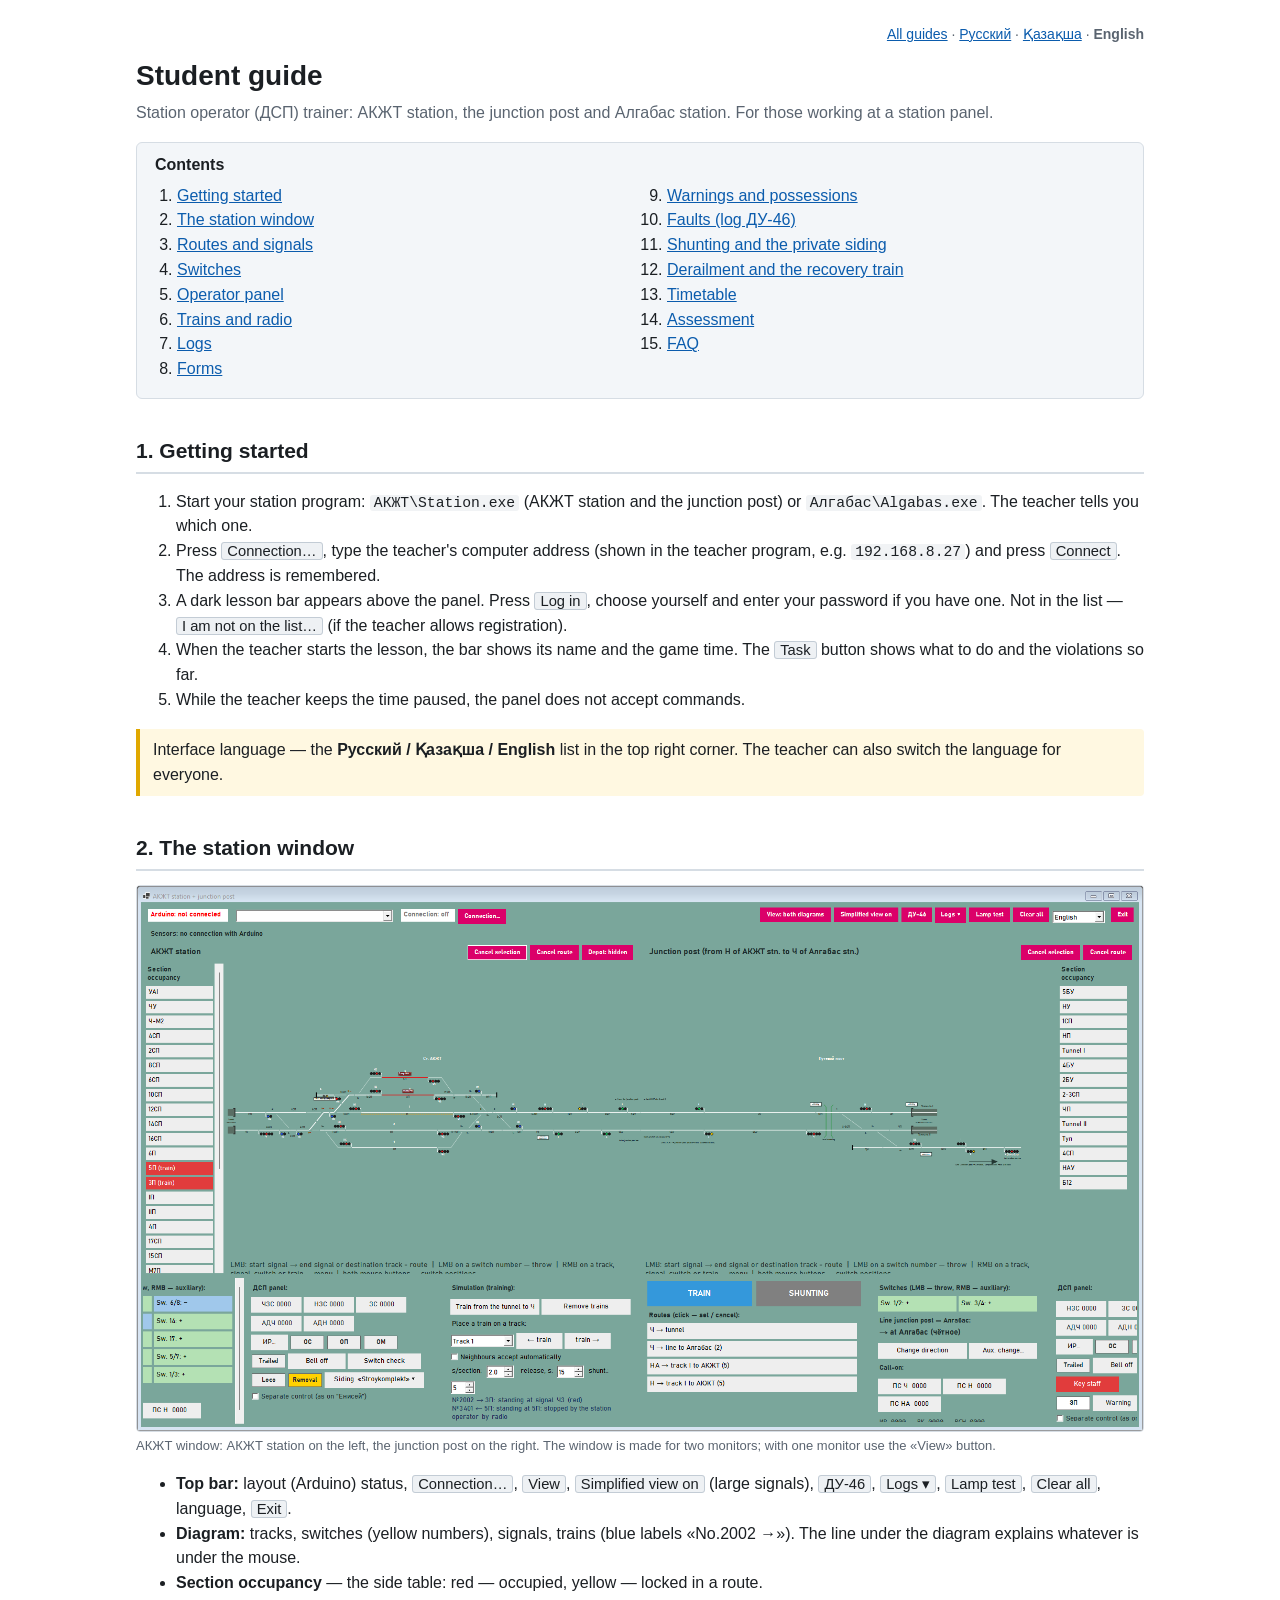
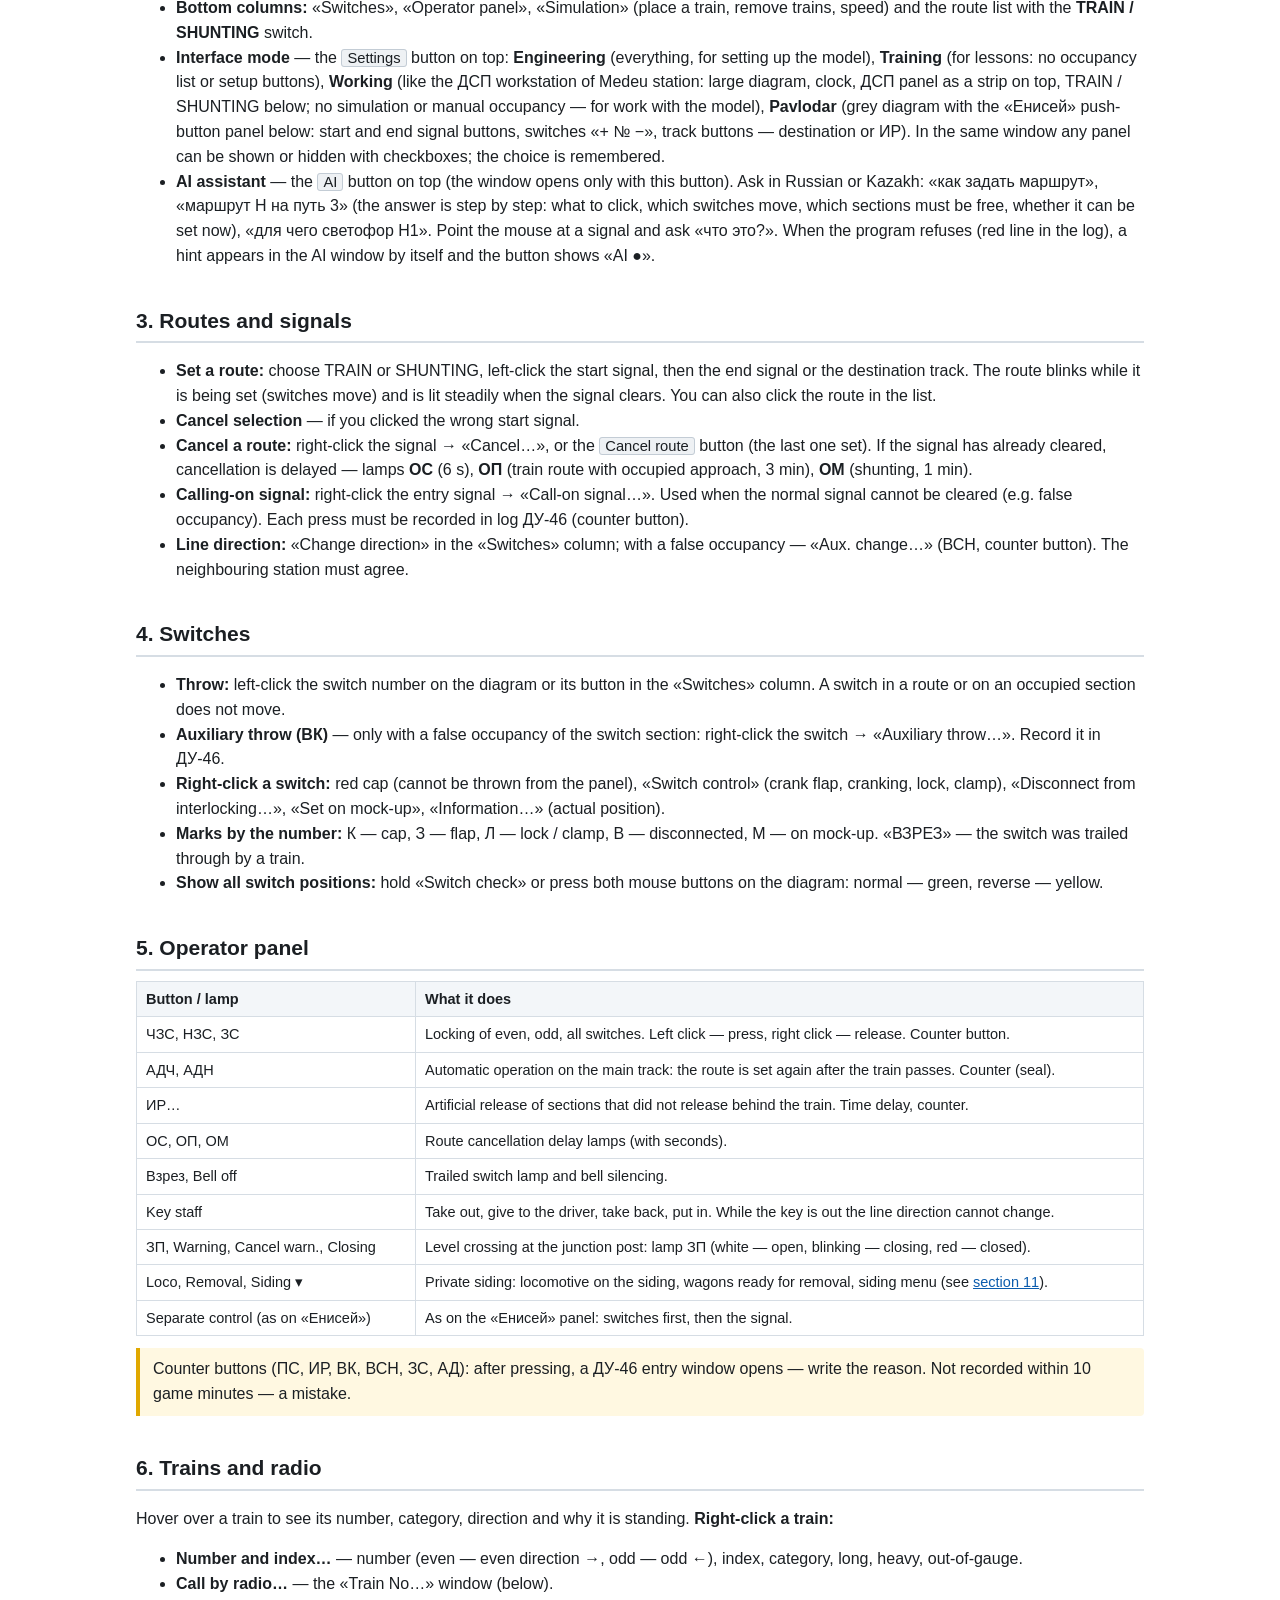
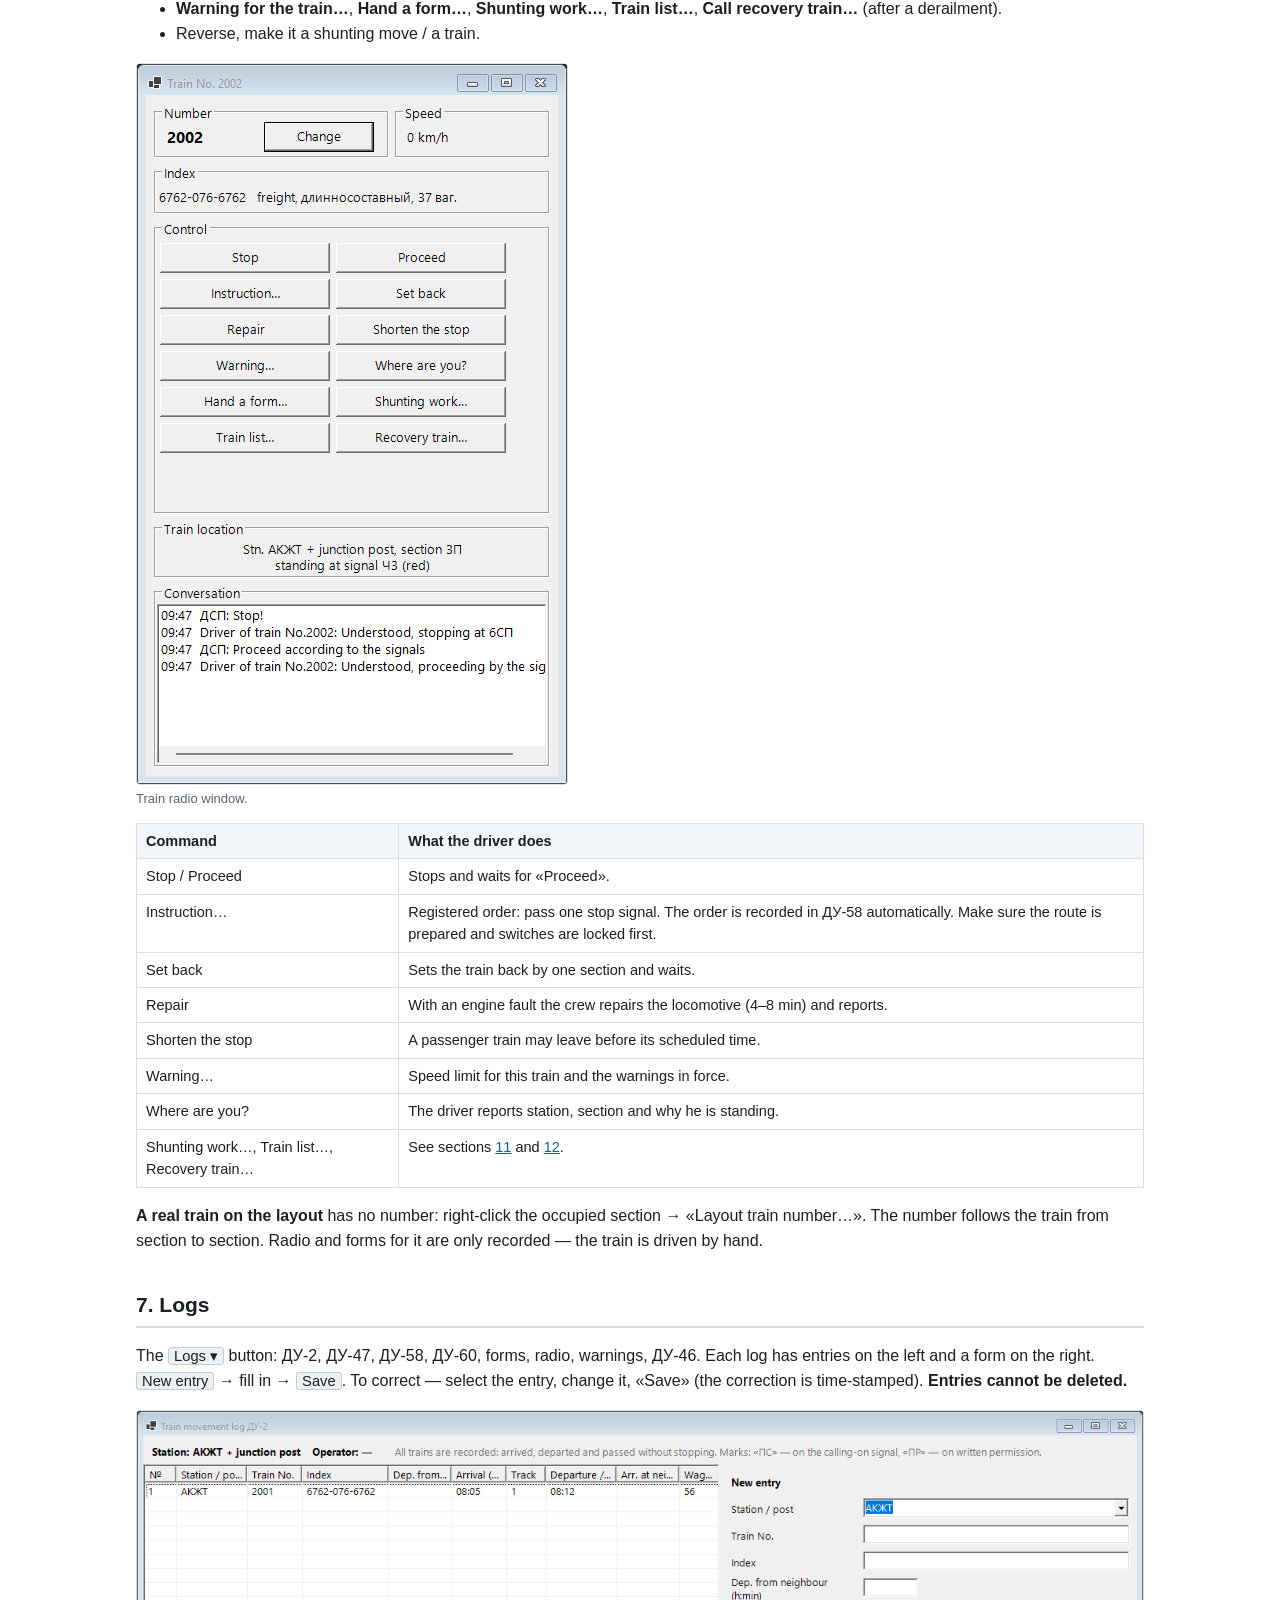
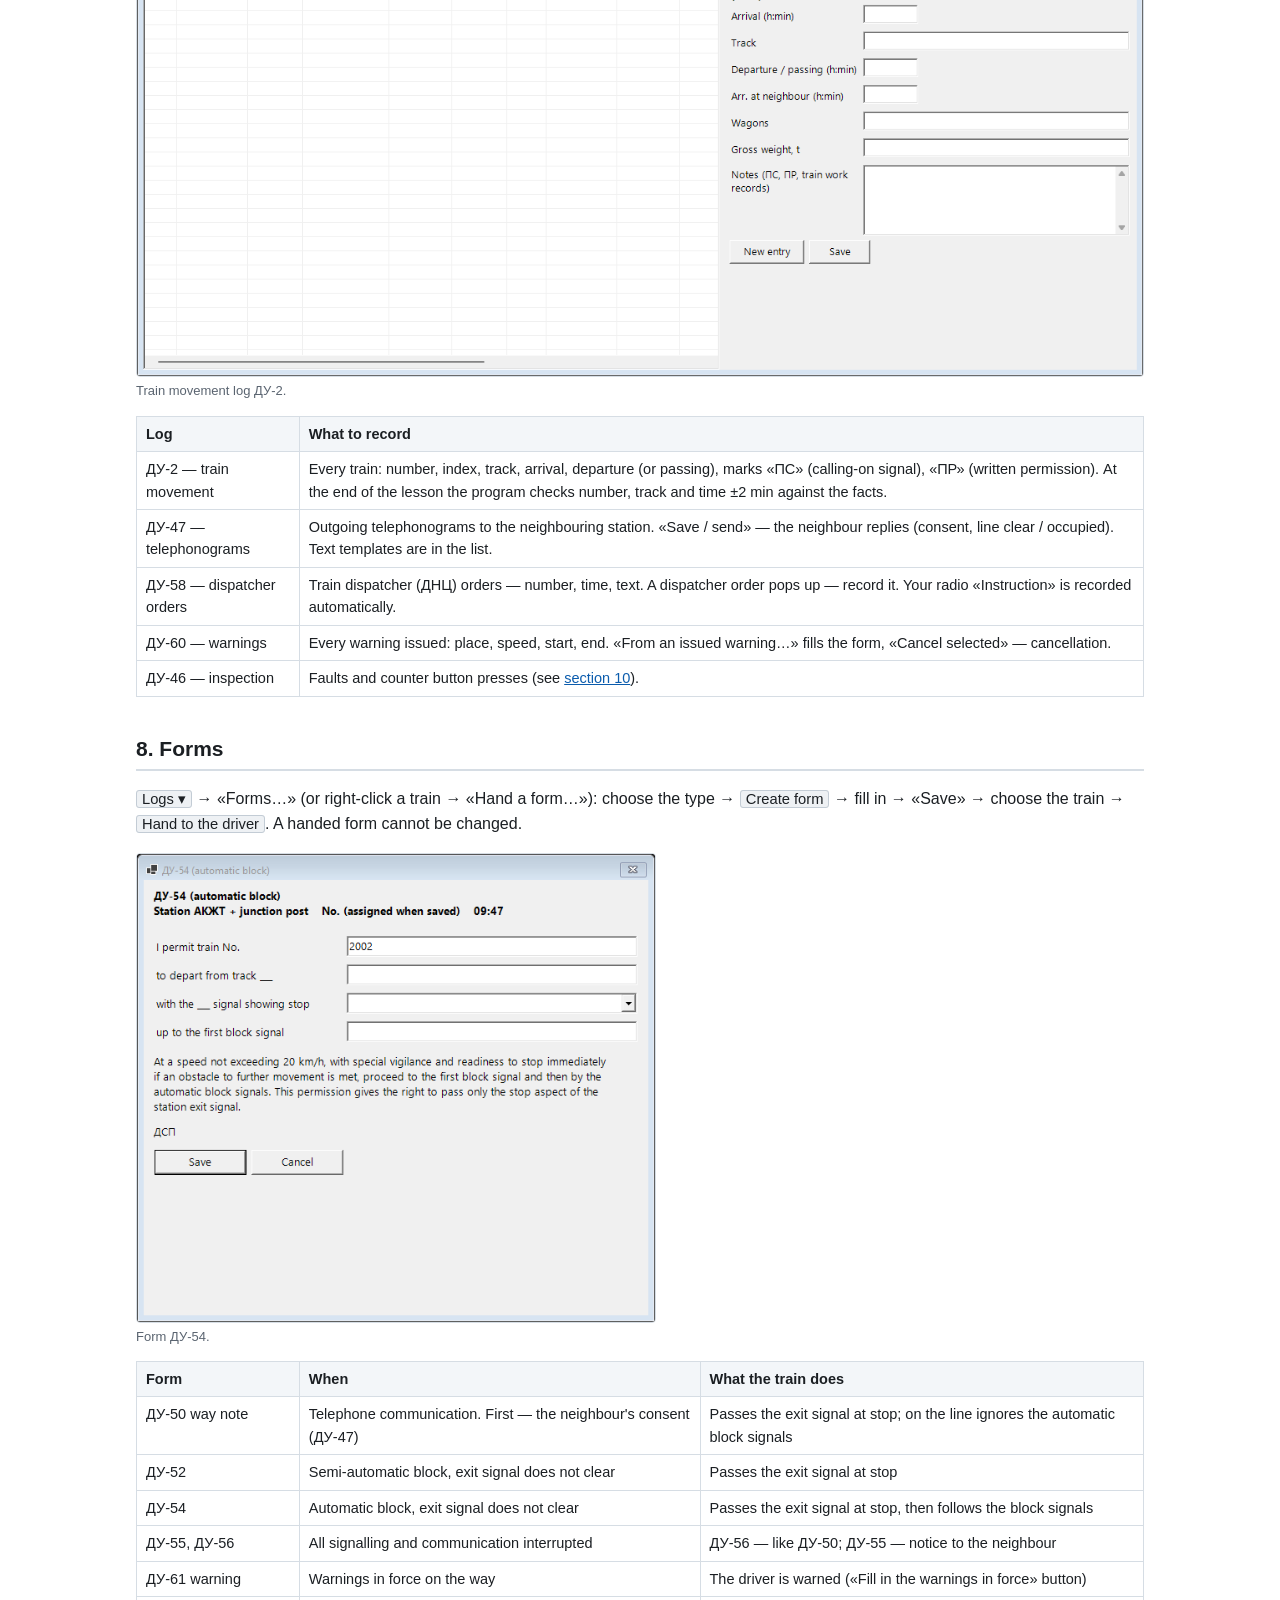
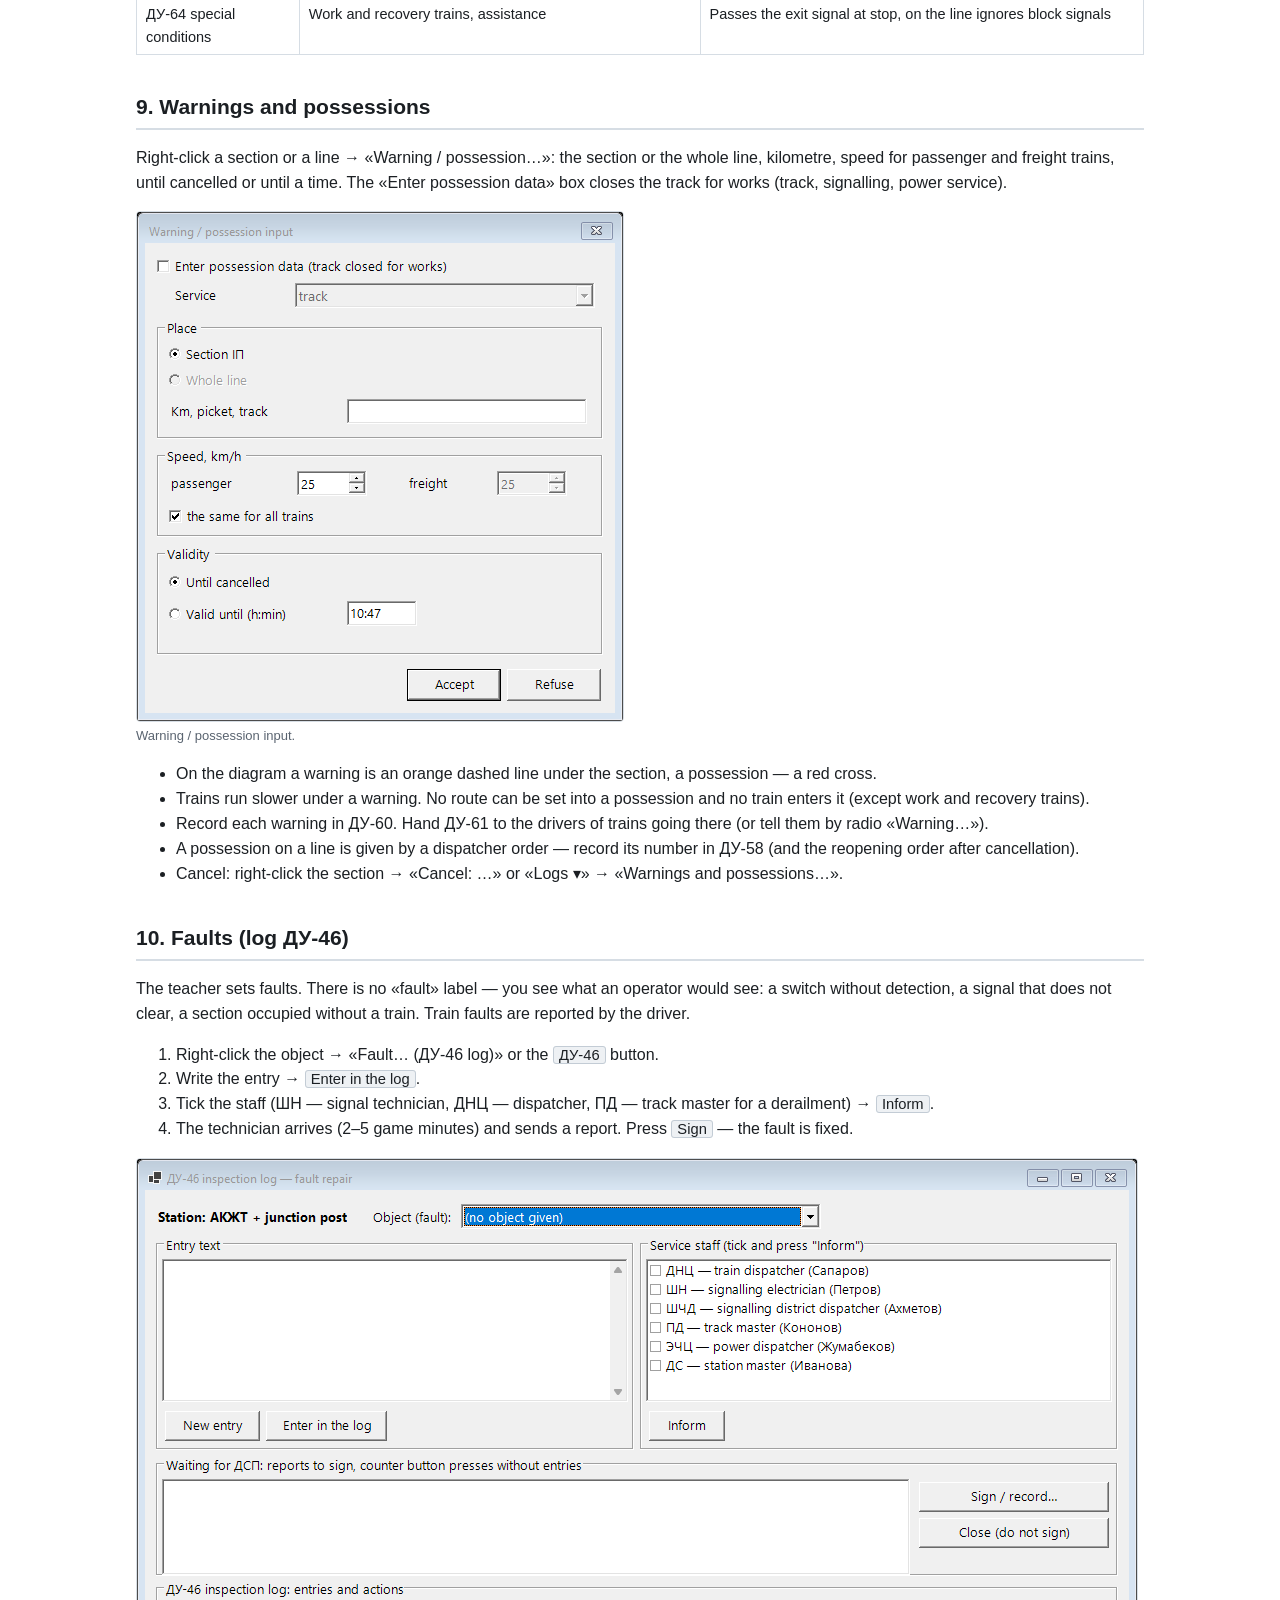
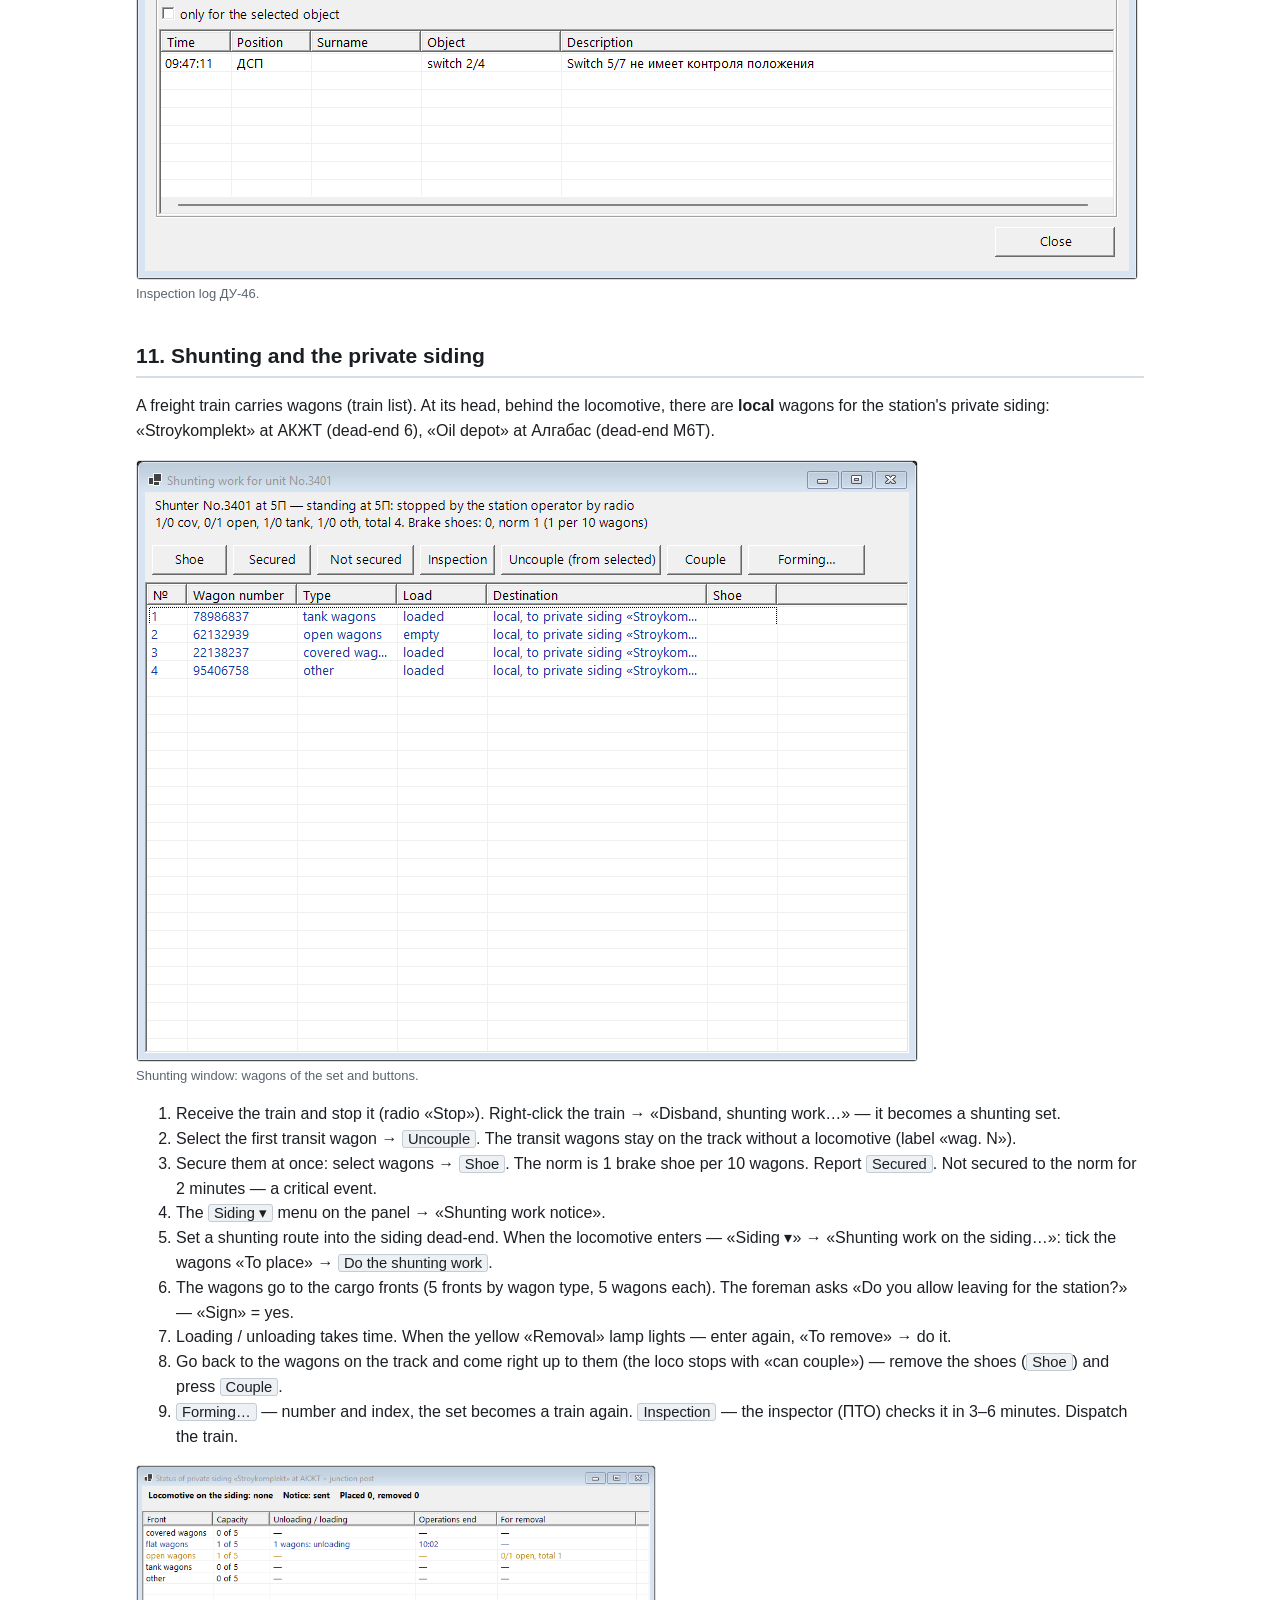
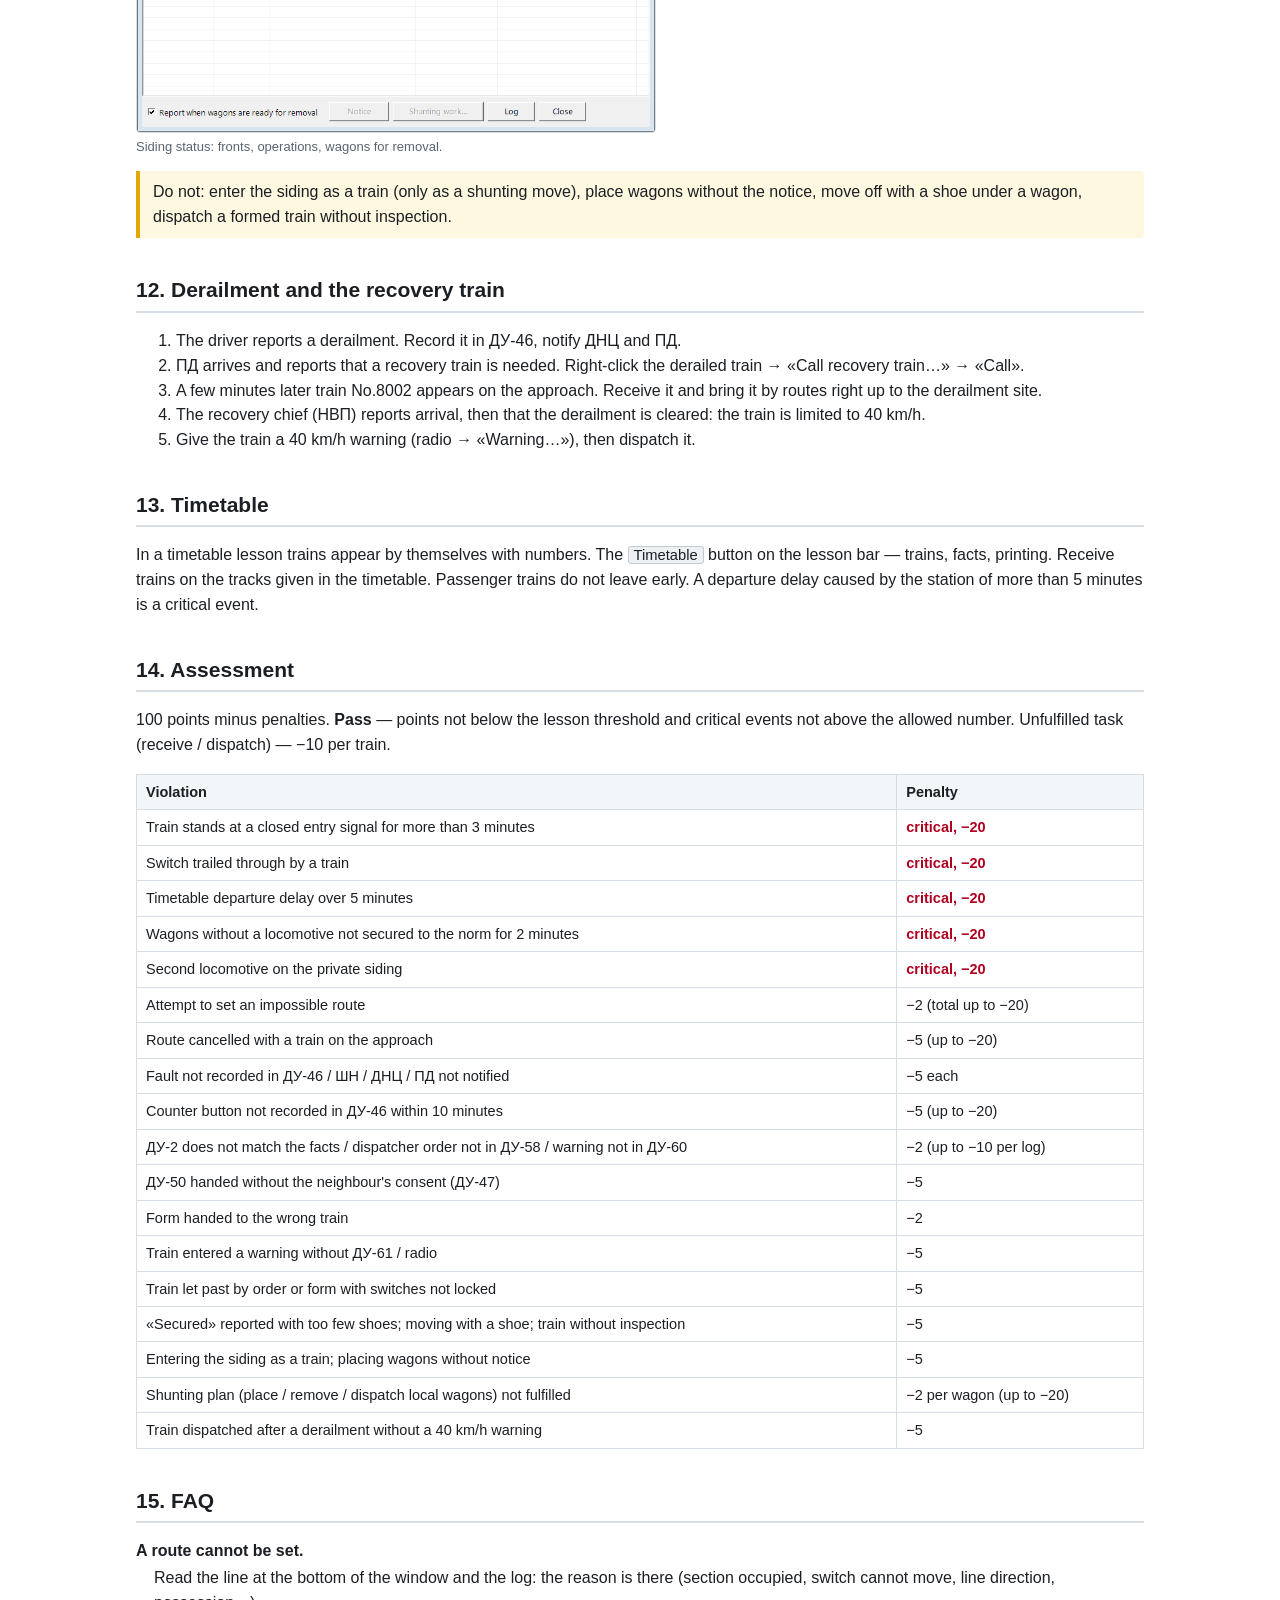
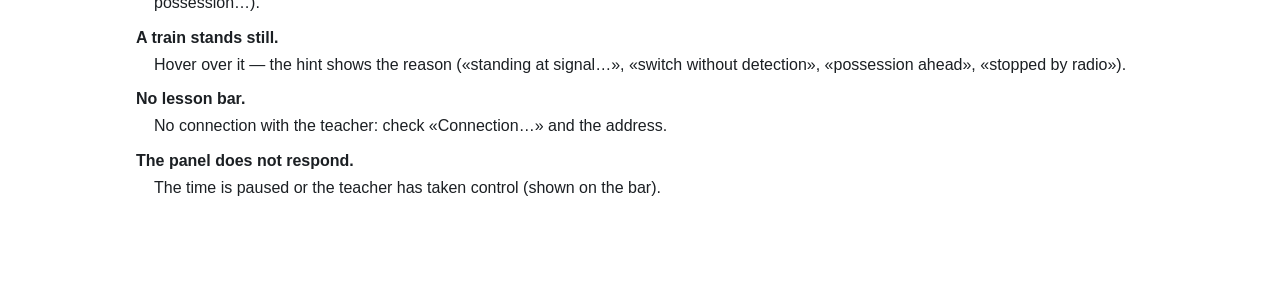
==== commit 57147cf5: "Изменено баги при смене языка, нестыковка в виде обе схемы, убраны ненужные кнопки в рабочем интерфе" ====
--- a/Последняя программа/arnur/готовая_программа/Инструкции/student_en.html
+++ b/Последняя программа/arnur/готовая_программа/Инструкции/student_en.html
@@ -49,7 +49,7 @@
 <li><b>Section occupancy</b> — the side table: red — occupied, yellow — locked in a route.</li>
 <li><b>Bottom columns:</b> «Switches», «Operator panel», «Simulation» (place a train, remove trains, speed) and the route list with the <b>TRAIN / SHUNTING</b> switch.</li>
 <li><b>Interface mode</b> — the <span class="btn">Settings</span> button on top: <b>Engineering</b> (everything, for setting up the model), <b>Training</b> (for lessons: no occupancy list or setup buttons), <b>Working</b> (like the ДСП workstation of Medeu station: large diagram, clock, ДСП panel as a strip on top, TRAIN / SHUNTING below; no simulation or manual occupancy — for work with the model), <b>Pavlodar</b> (grey diagram with the «Енисей» push-button panel below: start and end signal buttons, switches «+ № −», track buttons — destination or ИР). In the same window any panel can be shown or hidden with checkboxes; the choice is remembered.</li>
-<li><b>AI assistant</b> — the <span class="btn">ЖИ</span> button on top (in the training and Pavlodar modes the window opens by itself). Ask in Russian or Kazakh: «как задать маршрут», «маршрут Н на путь 3» (the answer is step by step: what to click, which switches move, which sections must be free, whether it can be set now), «для чего светофор Н1». Point the mouse at a signal and ask «что это?». When the program refuses (red line in the log), a hint appears in the AI window by itself.</li>
+<li><b>AI assistant</b> — the <span class="btn">AI</span> button on top (the window opens only with this button). Ask in Russian or Kazakh: «как задать маршрут», «маршрут Н на путь 3» (the answer is step by step: what to click, which switches move, which sections must be free, whether it can be set now), «для чего светофор Н1». Point the mouse at a signal and ask «что это?». When the program refuses (red line in the log), a hint appears in the AI window by itself and the button shows «AI ●».</li>
 </ul>
 
 <h2 id="routes">3. Routes and signals</h2>
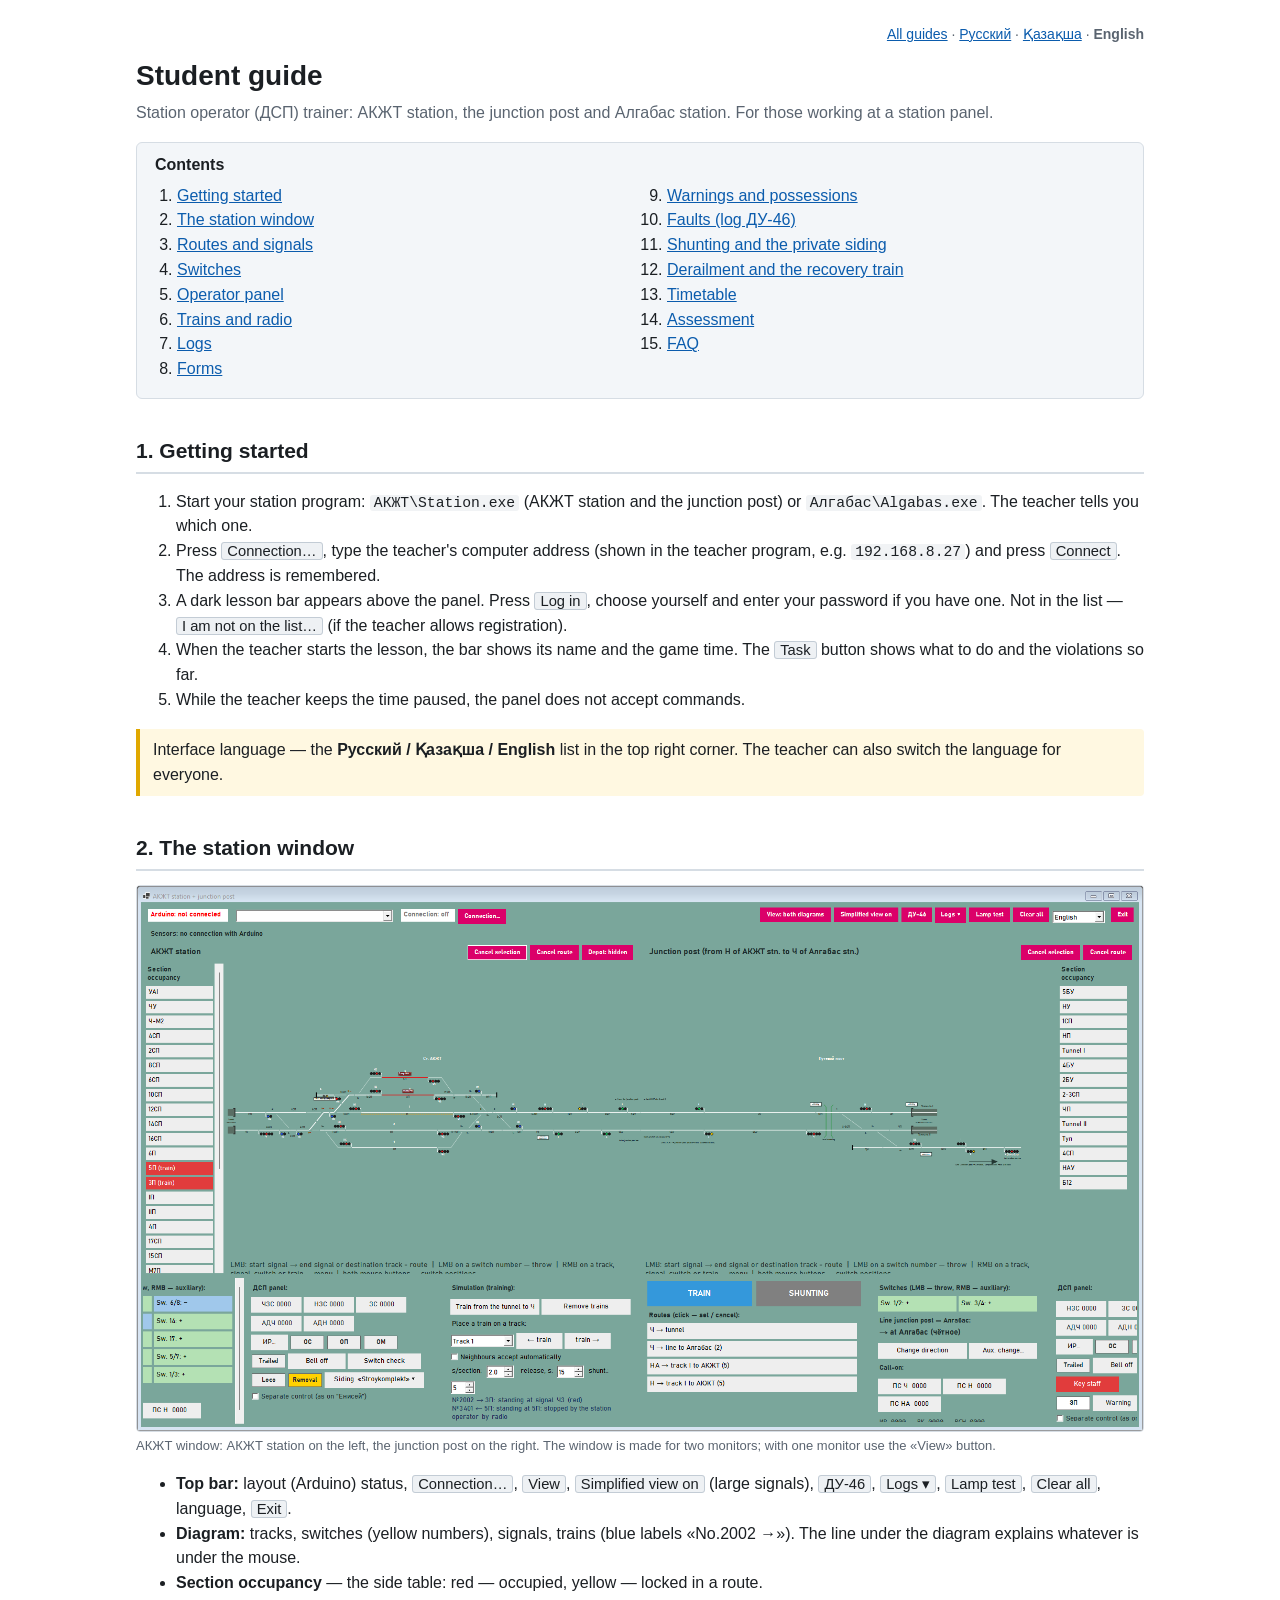
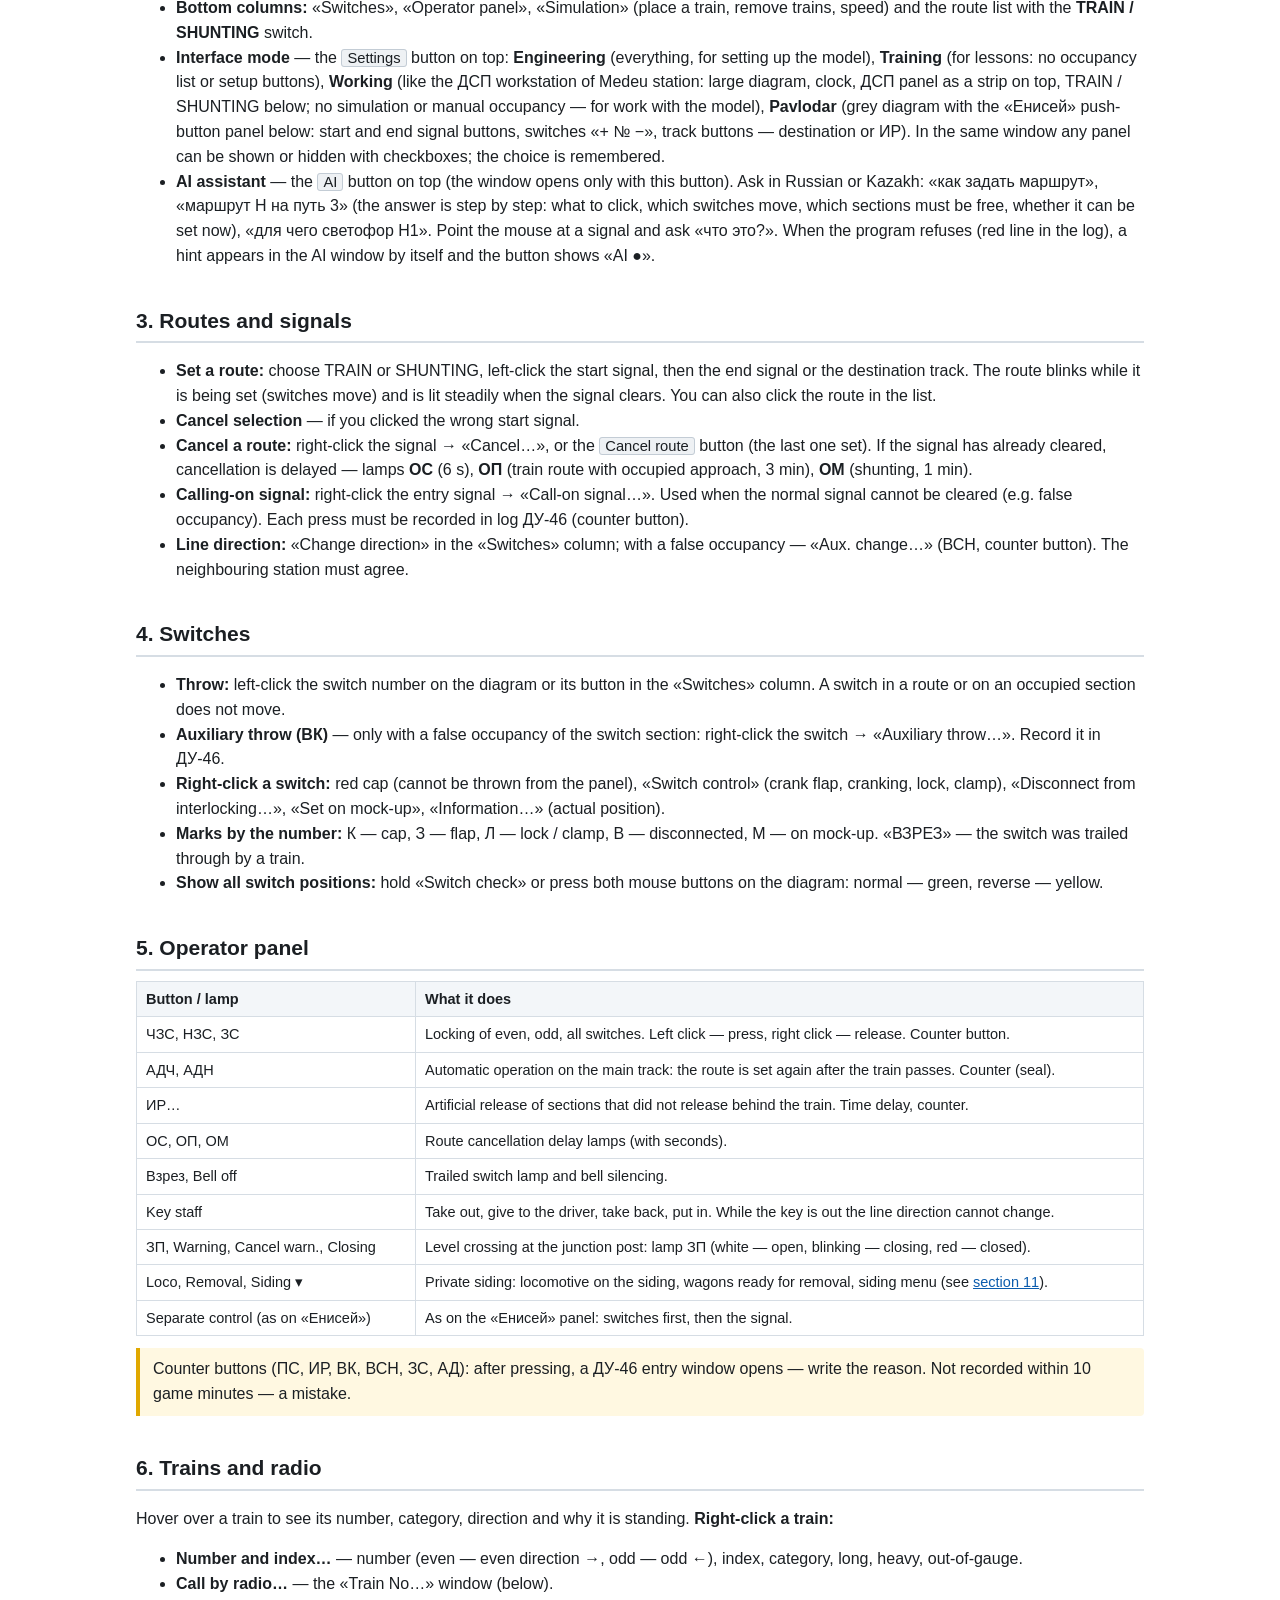
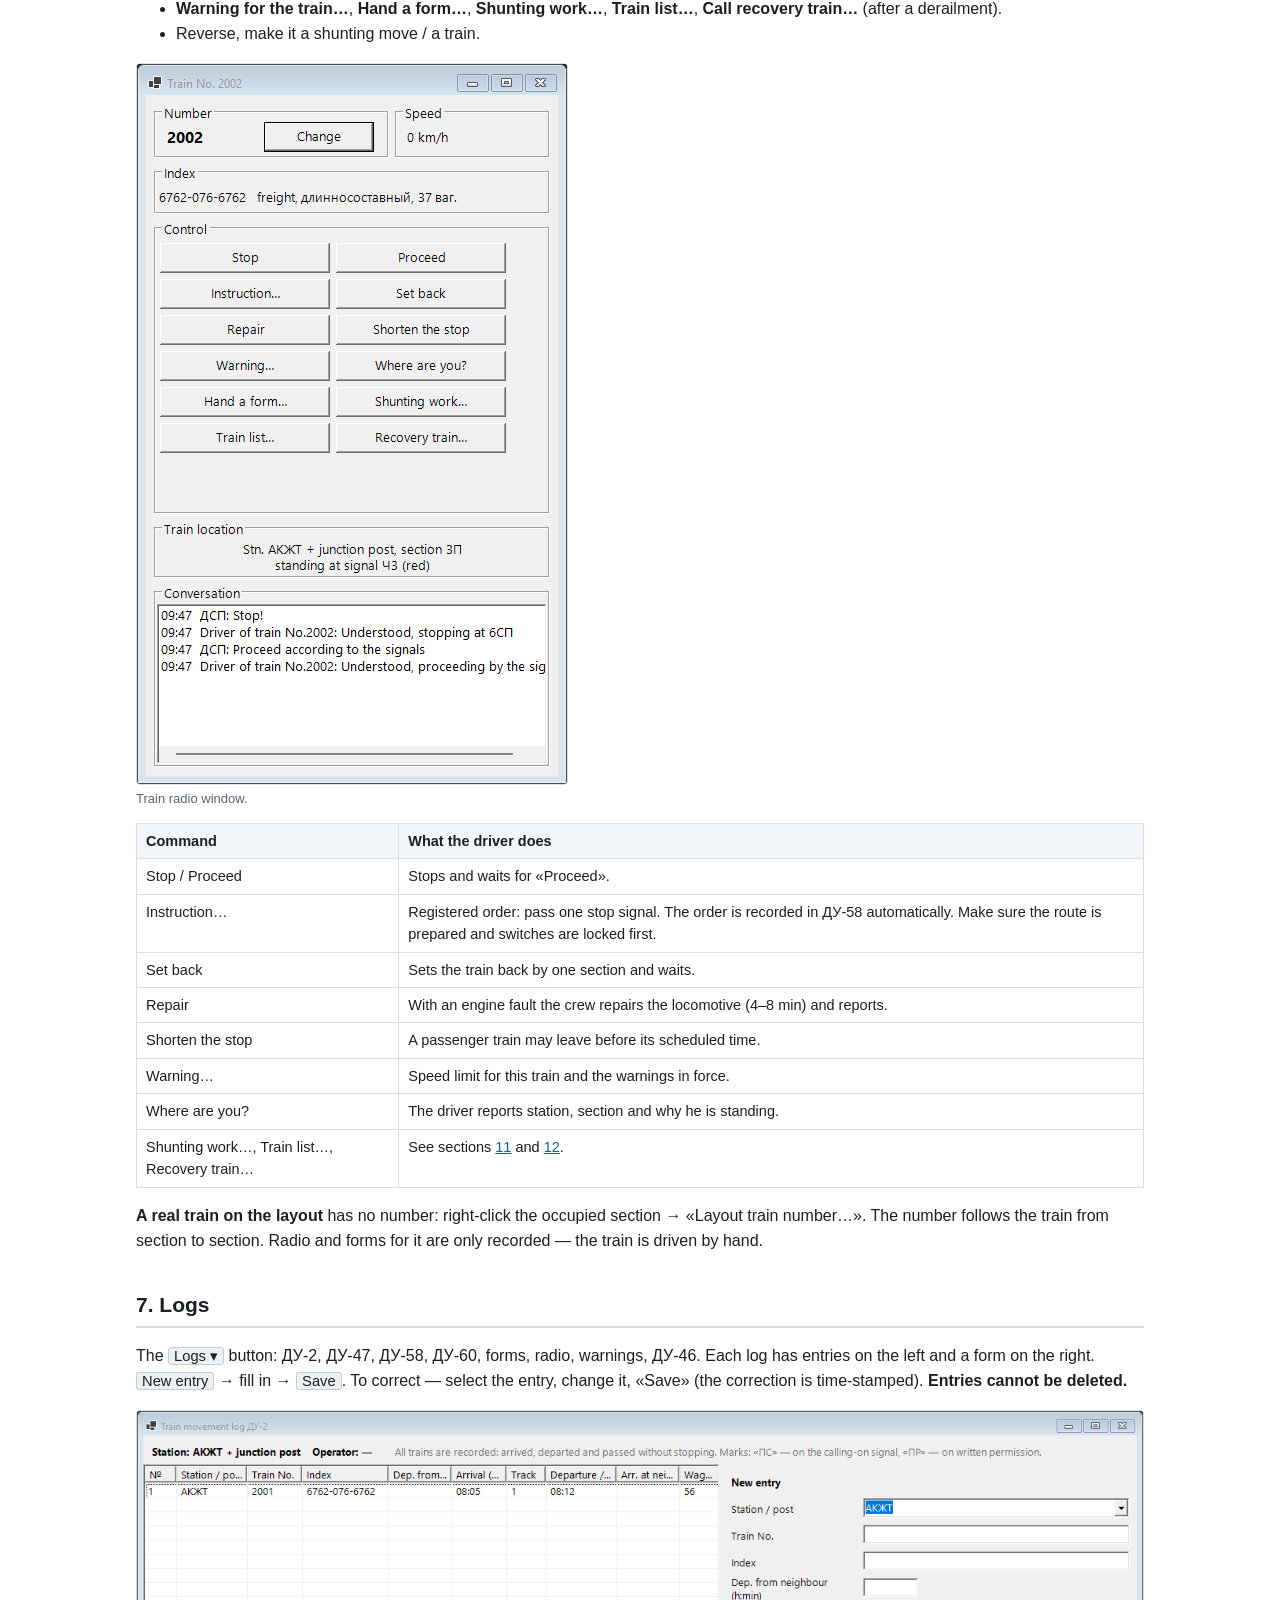
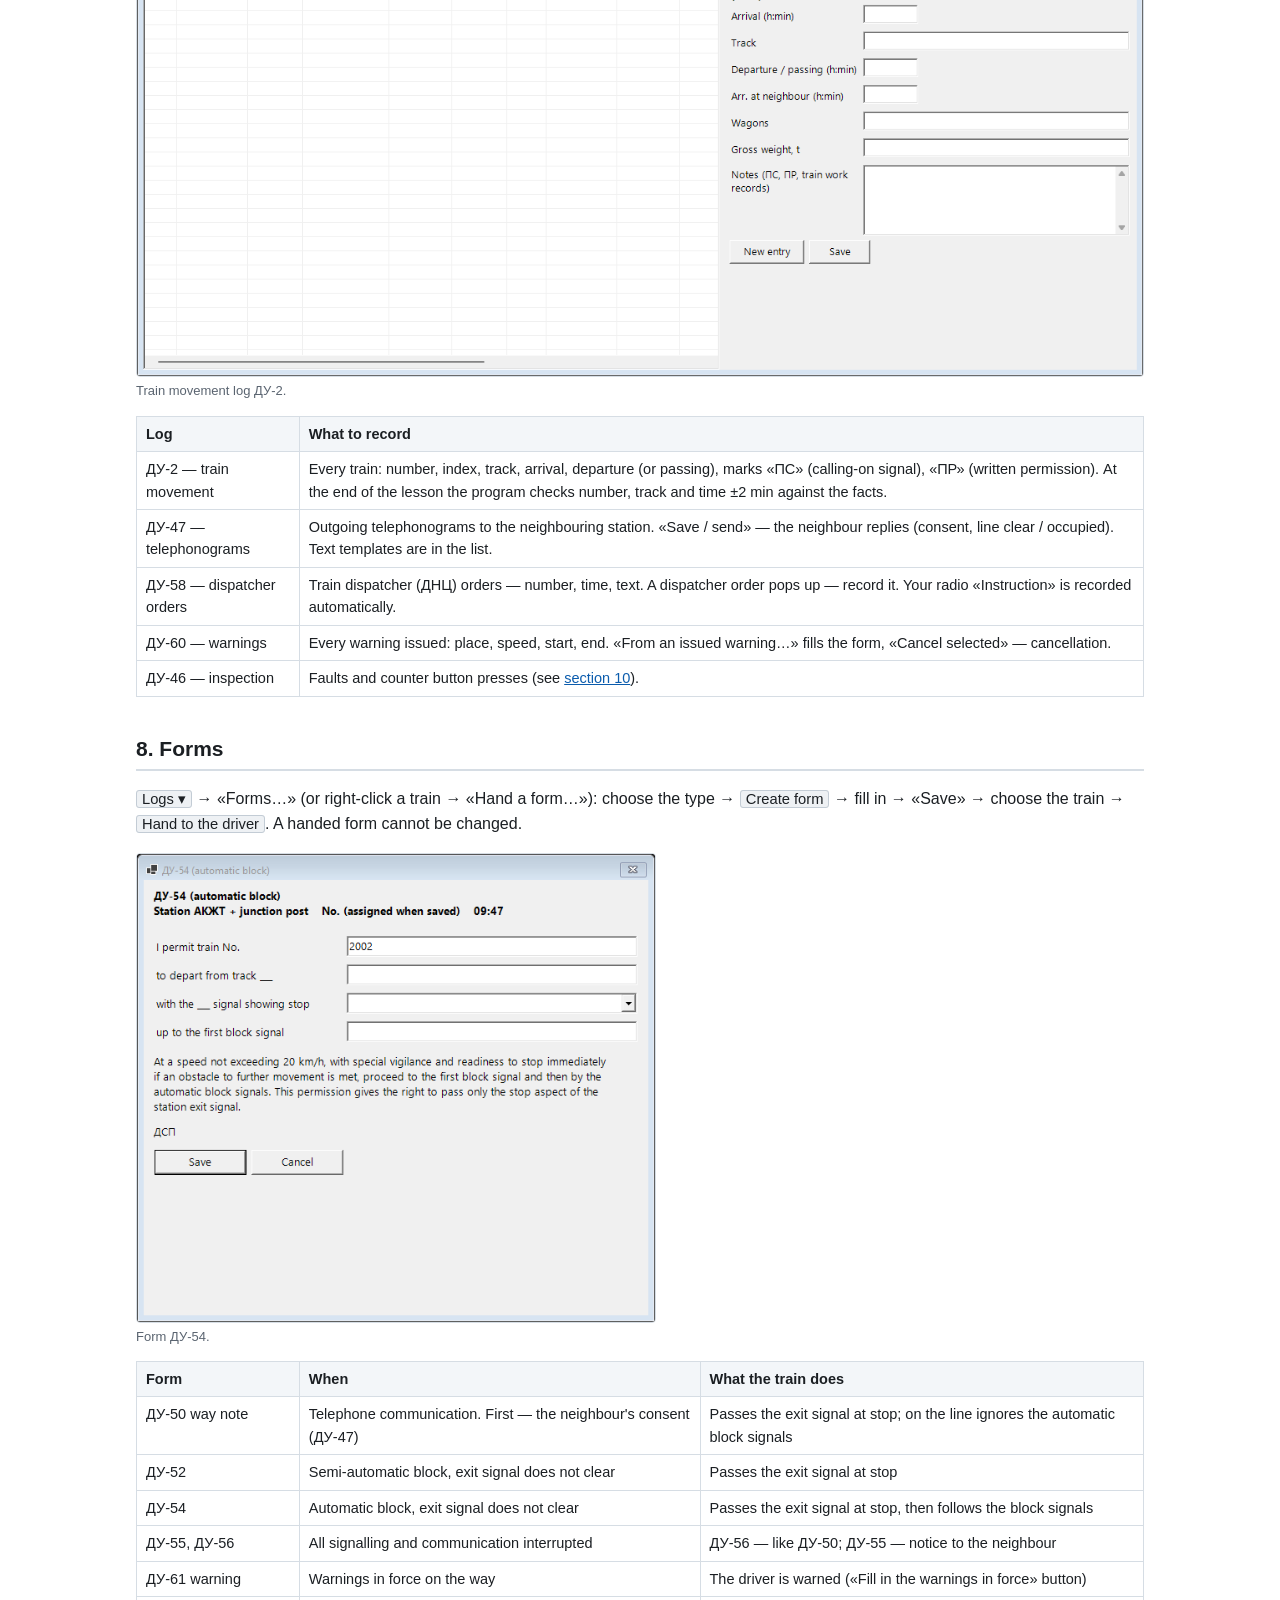
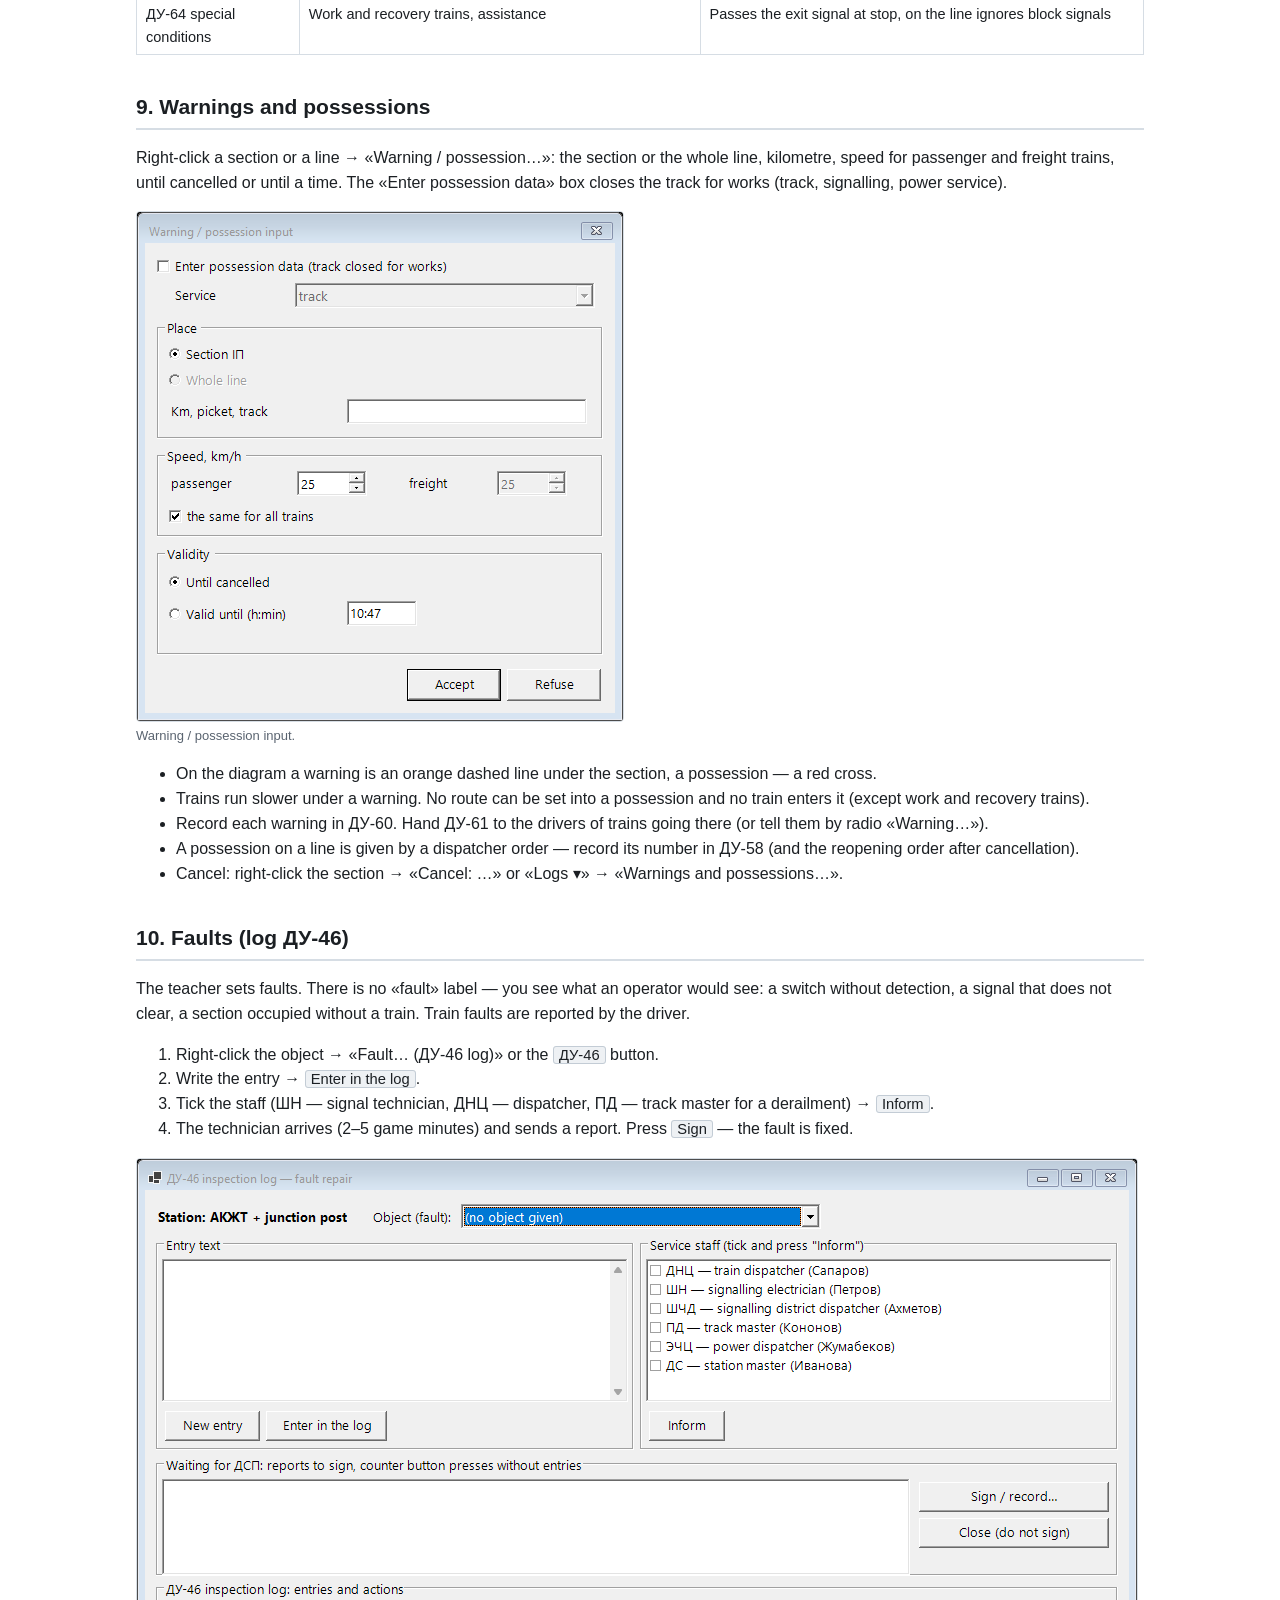
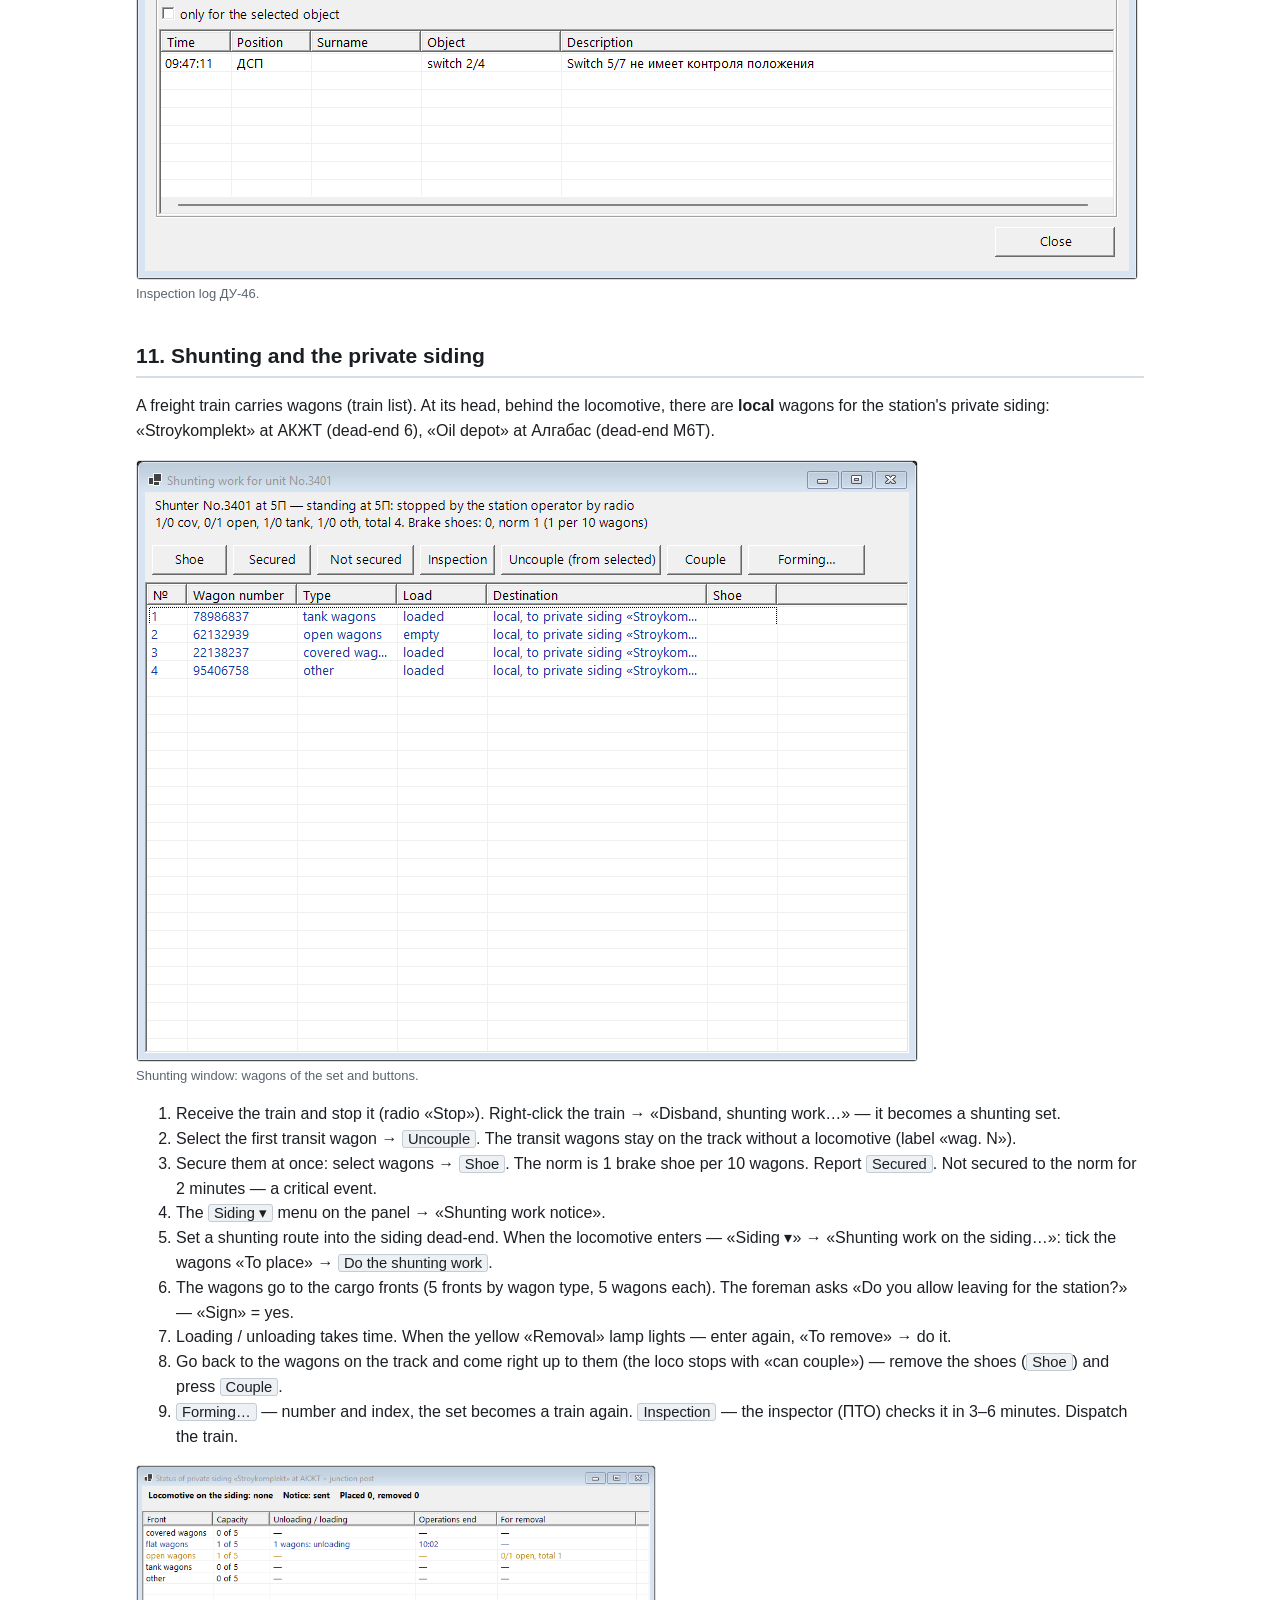
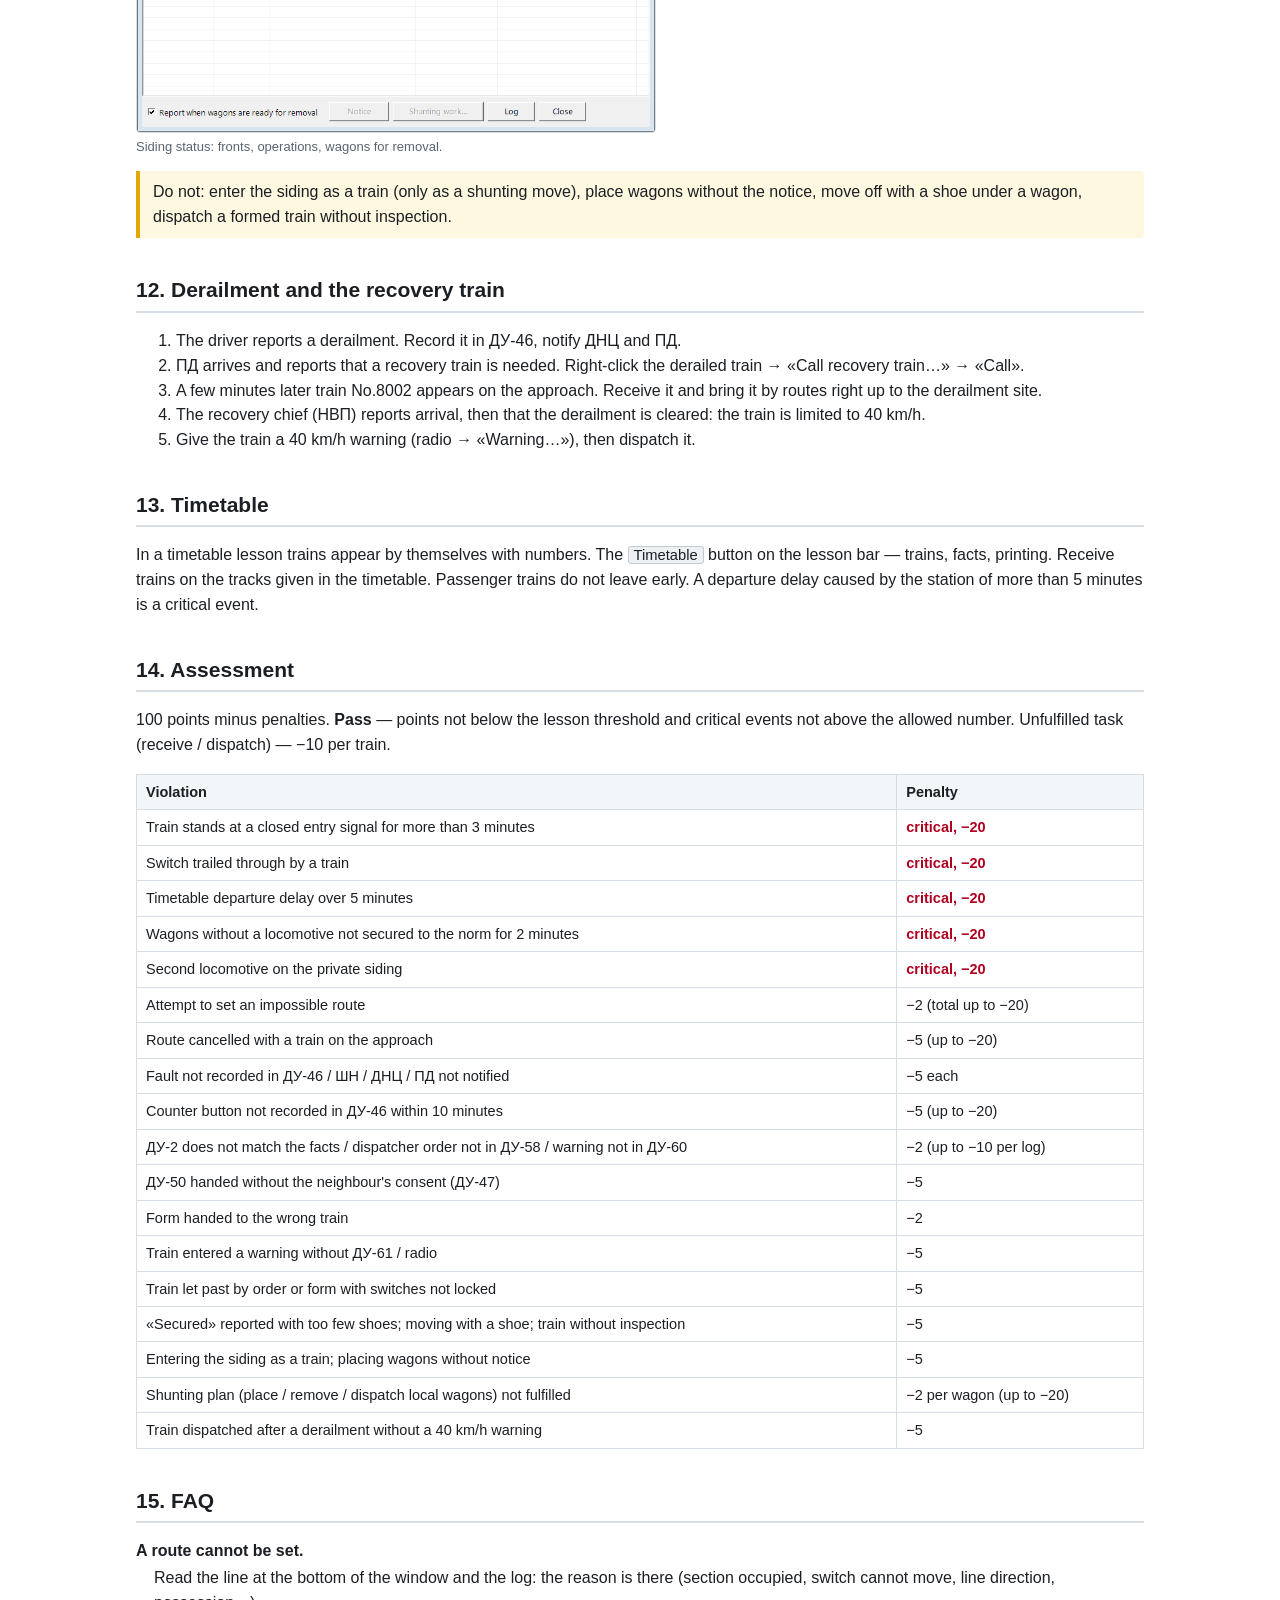
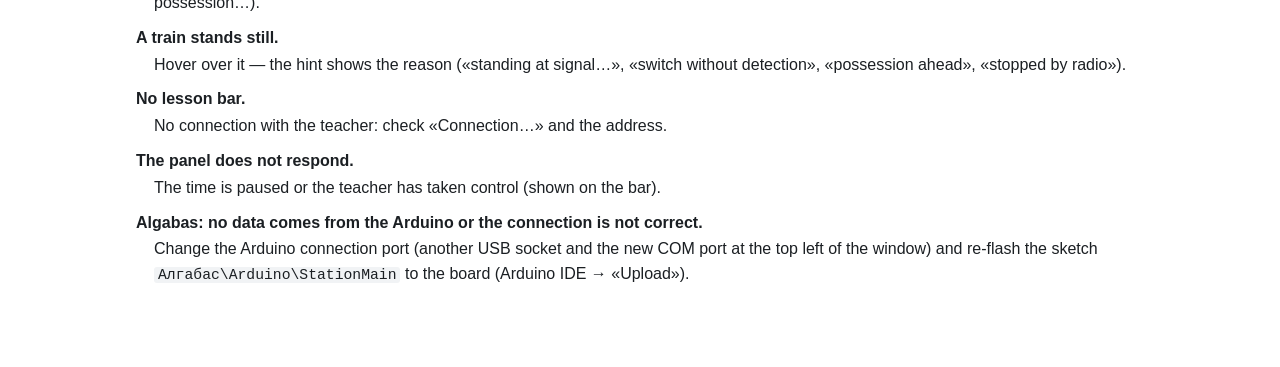
==== commit 2d02c538: "Сортировочная 1.4, окно «Разработчики», учебный режим в ДНЦ - Сортировочная 1.4: варианты Учебный / " ====
--- a/Последняя программа/arnur/готовая_программа/Инструкции/student_en.html
+++ b/Последняя программа/arnur/готовая_программа/Инструкции/student_en.html
@@ -212,6 +212,7 @@
 <dt>A train stands still.</dt><dd>Hover over it — the hint shows the reason («standing at signal…», «switch without detection», «possession ahead», «stopped by radio»).</dd>
 <dt>No lesson bar.</dt><dd>No connection with the teacher: check «Connection…» and the address.</dd>
 <dt>The panel does not respond.</dt><dd>The time is paused or the teacher has taken control (shown on the bar).</dd>
+<dt>Algabas: no data comes from the Arduino or the connection is not correct.</dt><dd>Change the Arduino connection port (another USB socket and the new COM port at the top left of the window) and re-flash the sketch <code>Алгабас\Arduino\StationMain</code> to the board (Arduino IDE → «Upload»).</dd>
 </dl>
 </main>
 </body>
